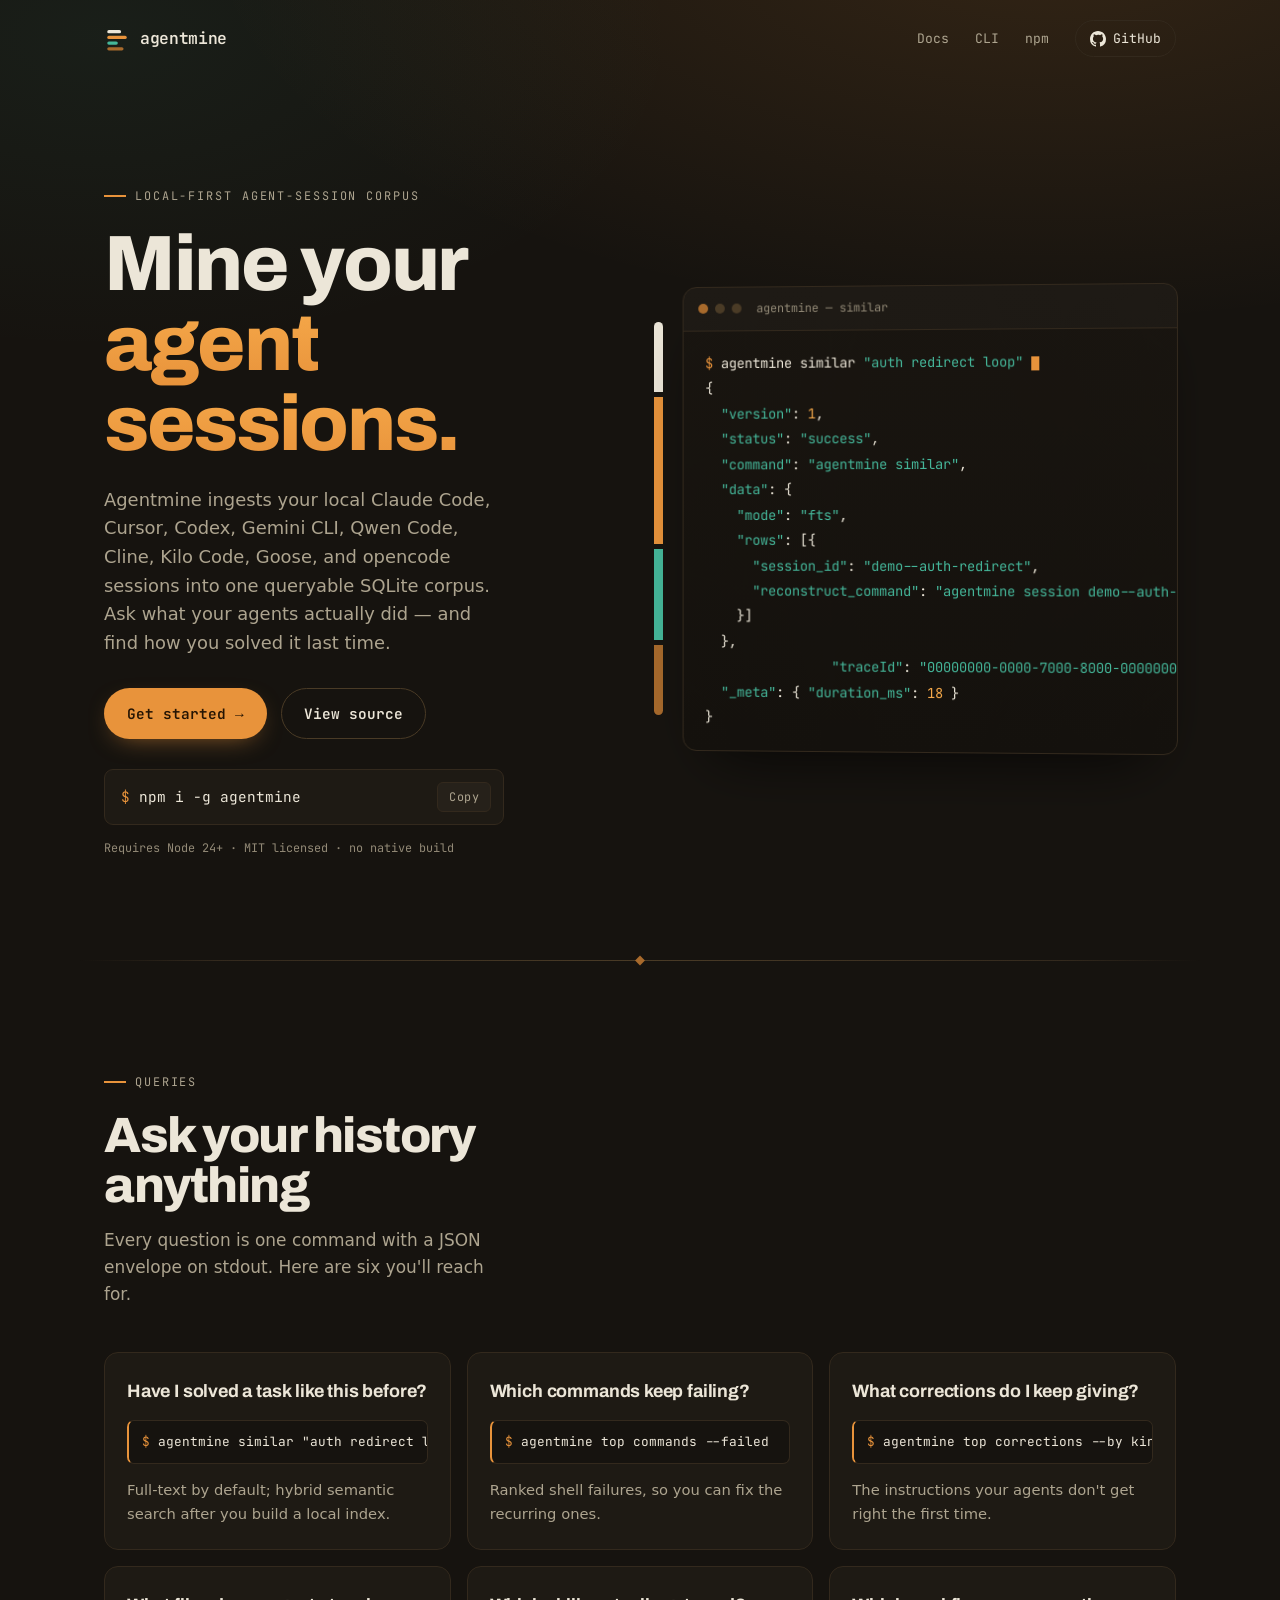
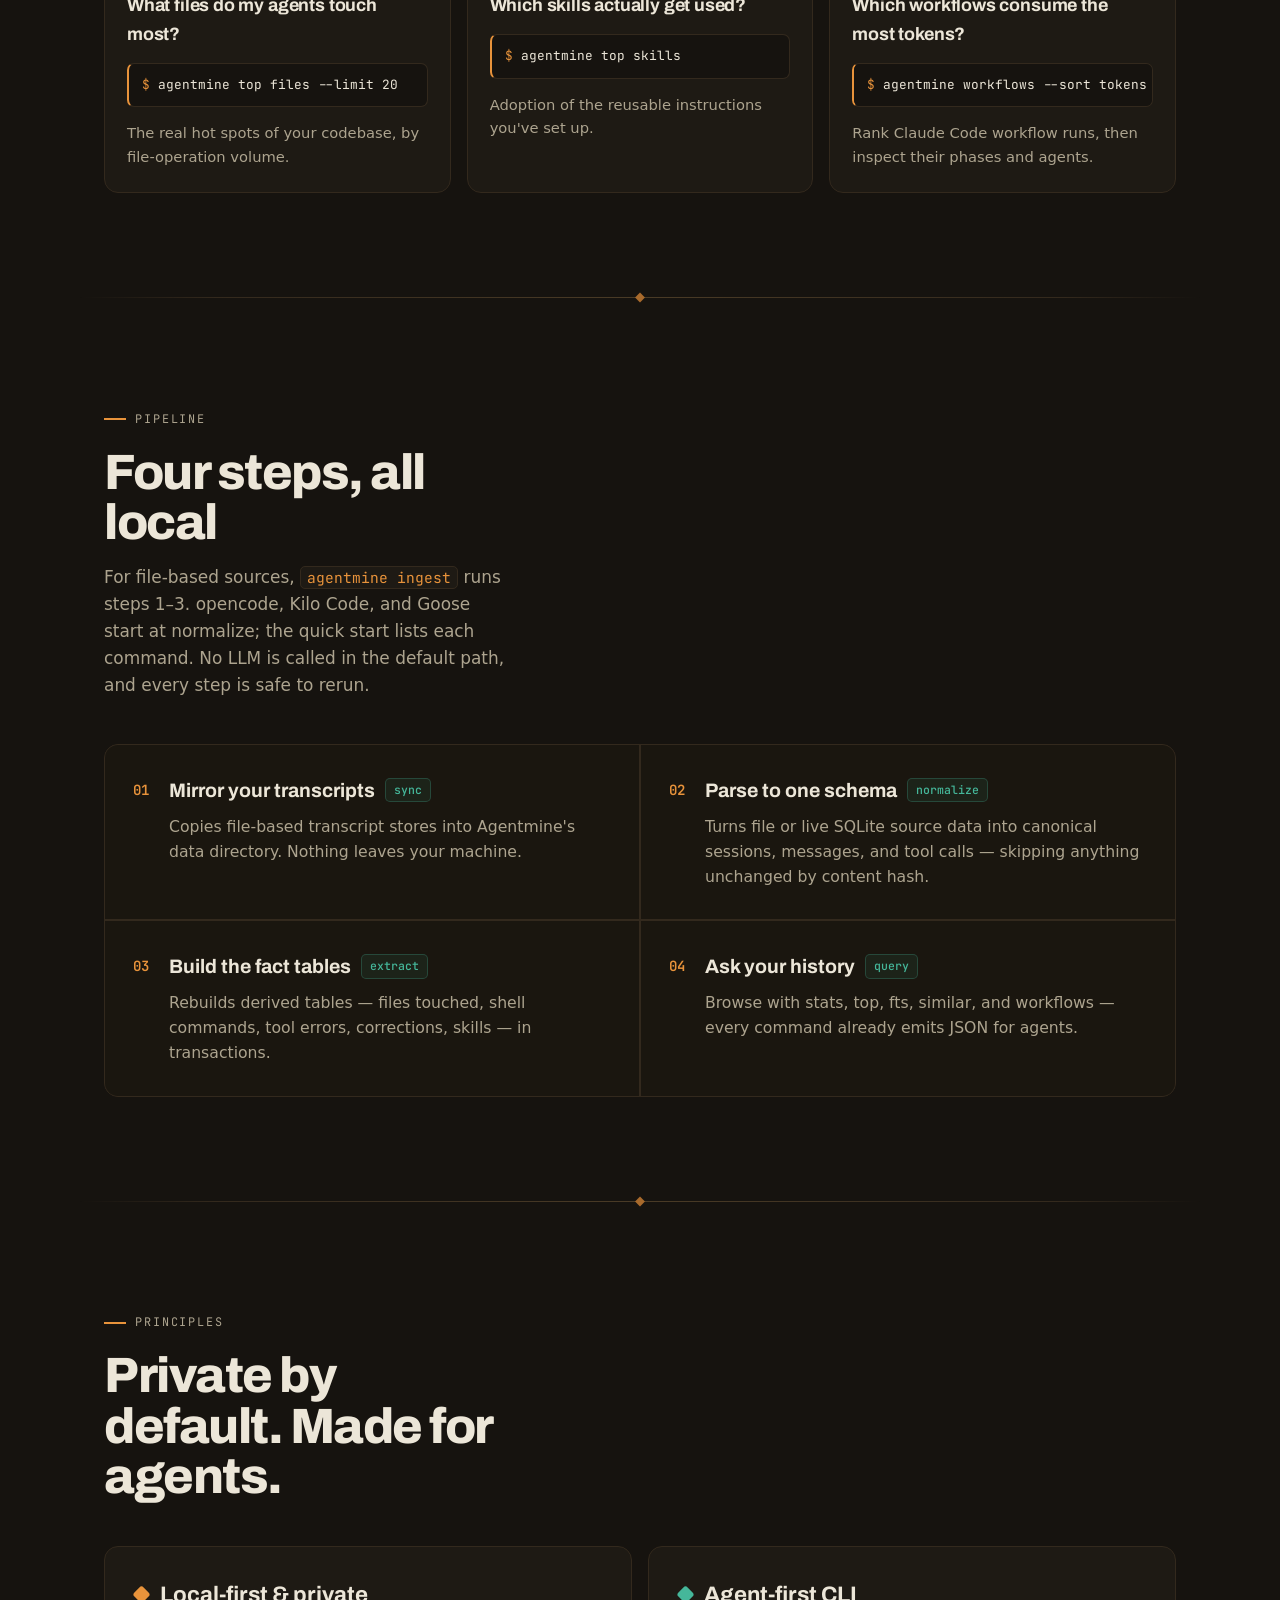
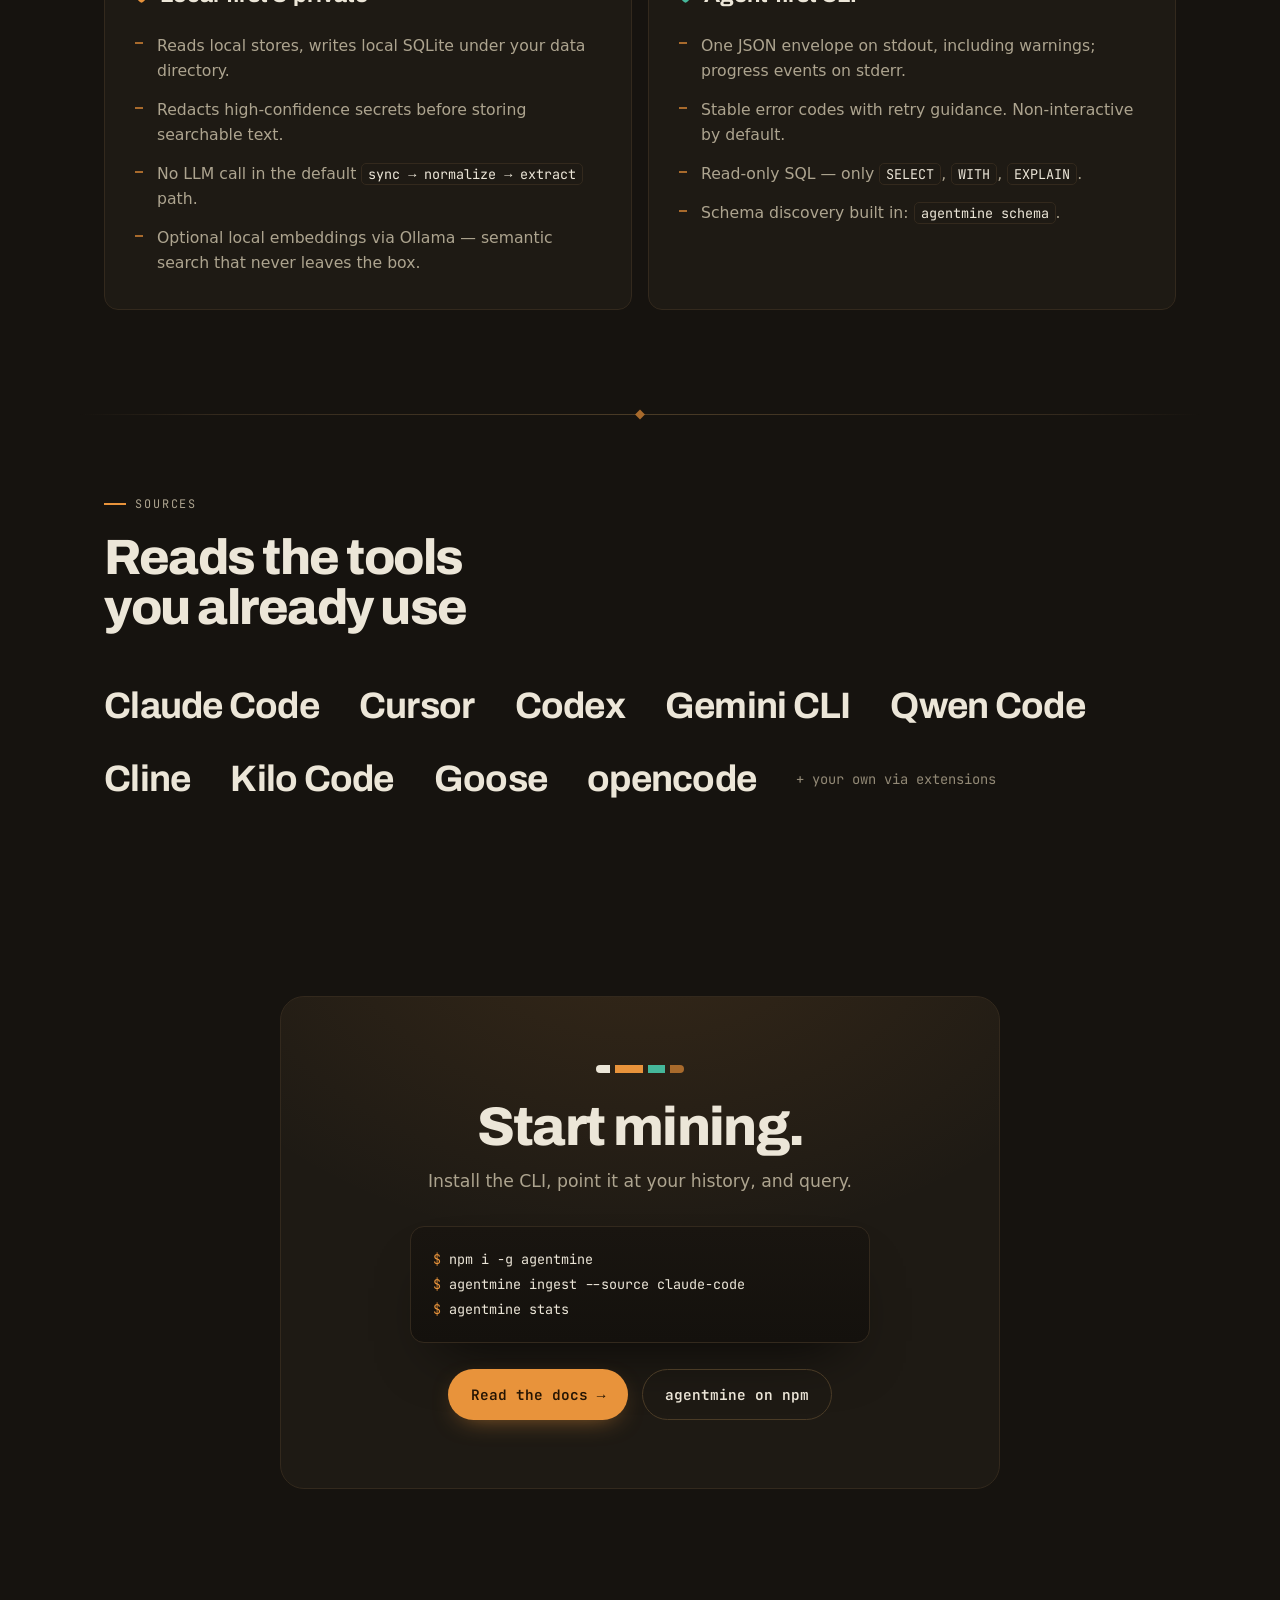
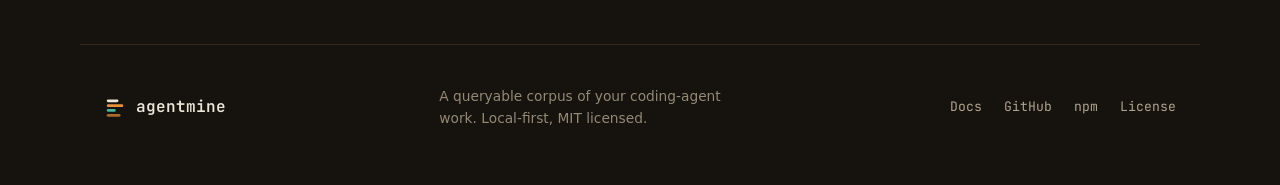
==== index.html @ 51a688f7 "chore: initialize public website snapshot Website-Snapshot: v1" ====
<!DOCTYPE html><html lang="en" data-theme="dark" class="astro-lcdefpme"><head><meta charset="utf-8"><meta name="viewport" content="width=device-width, initial-scale=1"><link rel="icon" type="image/svg+xml" href="/favicon.svg"><link rel="canonical" href="https://agentmine.io/"><title>Agentmine — mine your AI coding-agent sessions</title><meta name="description" content="Agentmine turns local coding-agent transcripts into one queryable SQLite corpus. Local-first, agent-first, no LLM in the default path."><meta property="og:type" content="website"><meta property="og:url" content="https://agentmine.io/"><meta property="og:title" content="Agentmine — mine your AI coding-agent sessions"><meta property="og:description" content="Turn local AI coding-agent transcripts into one queryable SQLite corpus. Ask what your agents actually did — and find how you solved it last time."><meta name="twitter:card" content="summary"><meta name="color-scheme" content="dark"><link rel="stylesheet" href="/_astro/logo.DCERnc3X.css"><link rel="stylesheet" href="/_astro/index.7xnmQ-kB.css"><script type="module" src="/_astro/page.B2uBVZjk.js"></script></head><body class="astro-lcdefpme"><a class="skip-link astro-lcdefpme" href="#main-content">Skip to content</a><div class="grain astro-lcdefpme" aria-hidden="true"></div><!-- Top bar --><header class="nav wrap astro-lcdefpme"><a class="brand astro-lcdefpme" href="/" aria-label="Agentmine home"><img src="/_astro/logo.BB5N1st_.svg" width="26" height="26" alt="" class="astro-lcdefpme"><span class="brand__name astro-lcdefpme">agentmine</span></a><nav class="nav__links astro-lcdefpme" aria-label="Primary"><a href="/getting-started/" class="astro-lcdefpme">Docs</a><a href="/reference/cli/" class="astro-lcdefpme">CLI</a><a href="https://www.npmjs.com/package/agentmine" class="astro-lcdefpme">npm</a><a class="ghlink astro-lcdefpme" href="https://github.com/baranovxyz/agentmine"><svg width="16" height="16" viewBox="0 0 16 16" fill="currentColor" aria-hidden="true" class="astro-lcdefpme"><path d="M8 0C3.58 0 0 3.58 0 8a8 8 0 0 0 5.47 7.59c.4.07.55-.17.55-.38 0-.19-.01-.82-.01-1.49-2.01.37-2.53-.49-2.69-.94-.09-.23-.48-.94-.82-1.13-.28-.15-.68-.52-.01-.53.63-.01 1.08.58 1.23.82.72 1.21 1.87.87 2.33.66.07-.52.28-.87.51-1.07-1.78-.2-3.64-.89-3.64-3.95 0-.87.31-1.59.82-2.15-.08-.2-.36-1.02.08-2.12 0 0 .67-.21 2.2.82a7.4 7.4 0 0 1 2-.27c.68 0 1.36.09 2 .27 1.53-1.04 2.2-.82 2.2-.82.44 1.1.16 1.92.08 2.12.51.56.82 1.27.82 2.15 0 3.07-1.87 3.75-3.65 3.95.29.25.54.73.54 1.48 0 1.07-.01 1.93-.01 2.2 0 .21.15.46.55.38A8 8 0 0 0 16 8c0-4.42-3.58-8-8-8Z" class="astro-lcdefpme"></path></svg>GitHub</a></nav></header><main id="main-content" tabindex="-1" class="astro-lcdefpme"><!-- Hero --><section class="hero wrap astro-lcdefpme" data-reveal><div class="hero__copy astro-lcdefpme"><p class="eyebrow astro-lcdefpme"><span class="tick astro-lcdefpme"></span>Local-first agent-session corpus</p><h1 class="display astro-lcdefpme">Mine your<br class="astro-lcdefpme"><span class="ore astro-lcdefpme">agent sessions.</span></h1><p class="lede astro-lcdefpme">Agentmine ingests your local Claude Code, Cursor, Codex, Gemini CLI, Qwen Code, Cline, Kilo Code, Goose, and opencode sessions into one queryable SQLite corpus. Ask what your agents actually did — and find how you solved it last time.</p><div class="cta astro-lcdefpme"><a class="btn btn--ore astro-lcdefpme" href="/getting-started/">Get started<span class="btn__arw astro-lcdefpme">→</span></a><a class="btn btn--ghost astro-lcdefpme" href="https://github.com/baranovxyz/agentmine">View source</a></div><div class="install astro-lcdefpme" data-copy="npm i -g agentmine"><code class="astro-lcdefpme"><span class="tok-prompt astro-lcdefpme">$</span> npm i -g agentmine</code><button class="install__copy astro-lcdefpme" type="button" aria-label="Copy install command">Copy</button><span class="copy-status sr-only astro-lcdefpme" role="status" aria-live="polite"></span></div><p class="req astro-lcdefpme">Requires Node 24+ · MIT licensed · no native build</p></div><!-- Hero thesis: the query and its answer --><div class="hero__demo astro-lcdefpme" data-reveal><div class="core astro-lcdefpme" aria-hidden="true"><span style="background:var(--bone)" class="astro-lcdefpme"></span><span style="background:var(--copper)" class="astro-lcdefpme"></span><span style="background:var(--malachite)" class="astro-lcdefpme"></span><span style="background:var(--copper-deep)" class="astro-lcdefpme"></span></div><div class="term term--hero astro-lcdefpme"><div class="term__bar astro-lcdefpme"><span class="dot astro-lcdefpme"></span><span class="dot astro-lcdefpme"></span><span class="dot astro-lcdefpme"></span><span class="term__title astro-lcdefpme">agentmine — similar</span></div><pre class="term__body astro-lcdefpme"><code class="astro-lcdefpme"><span class="tok-prompt astro-lcdefpme">$</span> agentmine similar <span class="tok-str astro-lcdefpme">"auth redirect loop"</span> <span class="caret astro-lcdefpme"></span>
&#123;
  <span class="tok-str astro-lcdefpme">"version"</span>: <span class="tok-key astro-lcdefpme">1</span>,
  <span class="tok-str astro-lcdefpme">"status"</span>: <span class="tok-str astro-lcdefpme">"success"</span>,
  <span class="tok-str astro-lcdefpme">"command"</span>: <span class="tok-str astro-lcdefpme">"agentmine similar"</span>,
  <span class="tok-str astro-lcdefpme">"data"</span>: &#123;
    <span class="tok-str astro-lcdefpme">"mode"</span>: <span class="tok-str astro-lcdefpme">"fts"</span>,
    <span class="tok-str astro-lcdefpme">"rows"</span>: [&#123;
      <span class="tok-str astro-lcdefpme">"session_id"</span>: <span class="tok-str astro-lcdefpme">"demo--auth-redirect"</span>,
      <span class="tok-str astro-lcdefpme">"reconstruct_command"</span>: <span class="tok-str astro-lcdefpme">"agentmine session demo--auth-redirect --md"</span>
    &#125;]
  &#125;,
                <span class="tok-str astro-lcdefpme">"traceId"</span>: <span class="tok-str astro-lcdefpme">"00000000-0000-7000-8000-000000000001"</span>,
  <span class="tok-str astro-lcdefpme">"_meta"</span>: &#123; <span class="tok-str astro-lcdefpme">"duration_ms"</span>: <span class="tok-key astro-lcdefpme">18</span> &#125;
&#125;</code></pre></div></div></section><div class="strata wrap astro-lcdefpme" aria-hidden="true"></div><!-- Queries --><section class="block wrap astro-lcdefpme" data-reveal><div class="block__head astro-lcdefpme"><p class="eyebrow astro-lcdefpme"><span class="tick astro-lcdefpme"></span>Queries</p><h2 class="display astro-lcdefpme">Ask your history anything</h2><p class="block__sub astro-lcdefpme">Every question is one command with a JSON envelope on stdout. Here are six you'll reach for.</p></div><div class="qgrid astro-lcdefpme"><article class="qcard astro-lcdefpme" data-reveal><p class="qcard__q astro-lcdefpme">Have I solved a task like this before?</p><code class="qcard__cmd astro-lcdefpme"><span class="tok-prompt astro-lcdefpme">$</span> agentmine similar &quot;auth redirect loop&quot;</code><p class="qcard__note astro-lcdefpme">Full-text by default; hybrid semantic search after you build a local index.</p></article><article class="qcard astro-lcdefpme" data-reveal><p class="qcard__q astro-lcdefpme">Which commands keep failing?</p><code class="qcard__cmd astro-lcdefpme"><span class="tok-prompt astro-lcdefpme">$</span> agentmine top commands --failed</code><p class="qcard__note astro-lcdefpme">Ranked shell failures, so you can fix the recurring ones.</p></article><article class="qcard astro-lcdefpme" data-reveal><p class="qcard__q astro-lcdefpme">What corrections do I keep giving?</p><code class="qcard__cmd astro-lcdefpme"><span class="tok-prompt astro-lcdefpme">$</span> agentmine top corrections --by kind</code><p class="qcard__note astro-lcdefpme">The instructions your agents don&#39;t get right the first time.</p></article><article class="qcard astro-lcdefpme" data-reveal><p class="qcard__q astro-lcdefpme">What files do my agents touch most?</p><code class="qcard__cmd astro-lcdefpme"><span class="tok-prompt astro-lcdefpme">$</span> agentmine top files --limit 20</code><p class="qcard__note astro-lcdefpme">The real hot spots of your codebase, by file-operation volume.</p></article><article class="qcard astro-lcdefpme" data-reveal><p class="qcard__q astro-lcdefpme">Which skills actually get used?</p><code class="qcard__cmd astro-lcdefpme"><span class="tok-prompt astro-lcdefpme">$</span> agentmine top skills</code><p class="qcard__note astro-lcdefpme">Adoption of the reusable instructions you&#39;ve set up.</p></article><article class="qcard astro-lcdefpme" data-reveal><p class="qcard__q astro-lcdefpme">Which workflows consume the most tokens?</p><code class="qcard__cmd astro-lcdefpme"><span class="tok-prompt astro-lcdefpme">$</span> agentmine workflows --sort tokens</code><p class="qcard__note astro-lcdefpme">Rank Claude Code workflow runs, then inspect their phases and agents.</p></article></div></section><div class="strata wrap astro-lcdefpme" aria-hidden="true"></div><!-- Pipeline --><section class="block wrap astro-lcdefpme" data-reveal><div class="block__head astro-lcdefpme"><p class="eyebrow astro-lcdefpme"><span class="tick astro-lcdefpme"></span>Pipeline</p><h2 class="display astro-lcdefpme">Four steps, all local</h2><p class="block__sub astro-lcdefpme">For file-based sources, <code class="inline astro-lcdefpme">agentmine ingest</code> runs steps 1–3. opencode, Kilo Code, and Goose start at normalize; the quick start lists each command. No LLM is called in the default path, and every step is safe to rerun.</p></div><ol class="steps astro-lcdefpme"><li class="step astro-lcdefpme" data-reveal><span class="step__n astro-lcdefpme">01</span><div class="step__body astro-lcdefpme"><h3 class="step__t astro-lcdefpme">Mirror your transcripts <code class="step__k astro-lcdefpme">sync</code></h3><p class="step__d astro-lcdefpme">Copies file-based transcript stores into Agentmine&#39;s data directory. Nothing leaves your machine.</p></div></li><li class="step astro-lcdefpme" data-reveal><span class="step__n astro-lcdefpme">02</span><div class="step__body astro-lcdefpme"><h3 class="step__t astro-lcdefpme">Parse to one schema <code class="step__k astro-lcdefpme">normalize</code></h3><p class="step__d astro-lcdefpme">Turns file or live SQLite source data into canonical sessions, messages, and tool calls — skipping anything unchanged by content hash.</p></div></li><li class="step astro-lcdefpme" data-reveal><span class="step__n astro-lcdefpme">03</span><div class="step__body astro-lcdefpme"><h3 class="step__t astro-lcdefpme">Build the fact tables <code class="step__k astro-lcdefpme">extract</code></h3><p class="step__d astro-lcdefpme">Rebuilds derived tables — files touched, shell commands, tool errors, corrections, skills — in transactions.</p></div></li><li class="step astro-lcdefpme" data-reveal><span class="step__n astro-lcdefpme">04</span><div class="step__body astro-lcdefpme"><h3 class="step__t astro-lcdefpme">Ask your history <code class="step__k astro-lcdefpme">query</code></h3><p class="step__d astro-lcdefpme">Browse with stats, top, fts, similar, and workflows — every command already emits JSON for agents.</p></div></li></ol></section><div class="strata wrap astro-lcdefpme" aria-hidden="true"></div><!-- Principles --><section class="block wrap astro-lcdefpme" data-reveal><div class="block__head astro-lcdefpme"><p class="eyebrow astro-lcdefpme"><span class="tick astro-lcdefpme"></span>Principles</p><h2 class="display astro-lcdefpme">Private by default. Made for agents.</h2></div><div class="pillars astro-lcdefpme"><article class="pillar astro-lcdefpme" data-reveal><h3 class="pillar__t astro-lcdefpme"><span class="pillar__ic pillar__ic--copper astro-lcdefpme"></span>Local-first &amp; private</h3><ul class="plist astro-lcdefpme"><li class="astro-lcdefpme">Reads local stores, writes local SQLite under your data directory.</li><li class="astro-lcdefpme">Redacts high-confidence secrets before storing searchable text.</li><li class="astro-lcdefpme">No LLM call in the default <code class="inline astro-lcdefpme">sync → normalize → extract</code> path.</li><li class="astro-lcdefpme">Optional local embeddings via Ollama — semantic search that never leaves the box.</li></ul></article><article class="pillar astro-lcdefpme" data-reveal><h3 class="pillar__t astro-lcdefpme"><span class="pillar__ic pillar__ic--malachite astro-lcdefpme"></span>Agent-first CLI</h3><ul class="plist astro-lcdefpme"><li class="astro-lcdefpme">One JSON envelope on stdout, including warnings; progress events on stderr.</li><li class="astro-lcdefpme">Stable error codes with retry guidance. Non-interactive by default.</li><li class="astro-lcdefpme">Read-only SQL — only <code class="inline astro-lcdefpme">SELECT</code>, <code class="inline astro-lcdefpme">WITH</code>, <code class="inline astro-lcdefpme">EXPLAIN</code>.</li><li class="astro-lcdefpme">Schema discovery built in: <code class="inline astro-lcdefpme">agentmine schema</code>.</li></ul></article></div></section><div class="strata wrap astro-lcdefpme" aria-hidden="true"></div><!-- Sources --><section class="block wrap block--tight astro-lcdefpme" data-reveal><div class="block__head astro-lcdefpme"><p class="eyebrow astro-lcdefpme"><span class="tick astro-lcdefpme"></span>Sources</p><h2 class="display astro-lcdefpme">Reads the tools you already use</h2></div><ul class="sources astro-lcdefpme"><li class="astro-lcdefpme">Claude&nbsp;Code</li><li class="astro-lcdefpme">Cursor</li><li class="astro-lcdefpme">Codex</li><li class="astro-lcdefpme">Gemini&nbsp;CLI</li><li class="astro-lcdefpme">Qwen&nbsp;Code</li><li class="astro-lcdefpme">Cline</li><li class="astro-lcdefpme">Kilo&nbsp;Code</li><li class="astro-lcdefpme">Goose</li><li class="astro-lcdefpme">opencode</li><li class="sources__more astro-lcdefpme">+ your own via extensions</li></ul></section><!-- Final CTA --><section class="finale wrap astro-lcdefpme" data-reveal><div class="finale__card astro-lcdefpme"><div class="core core--wide astro-lcdefpme" aria-hidden="true"><span style="background:var(--bone)" class="astro-lcdefpme"></span><span style="background:var(--copper)" class="astro-lcdefpme"></span><span style="background:var(--malachite)" class="astro-lcdefpme"></span><span style="background:var(--copper-deep)" class="astro-lcdefpme"></span></div><h2 class="display astro-lcdefpme">Start mining.</h2><p class="finale__sub astro-lcdefpme">Install the CLI, point it at your history, and query.</p><div class="term term--finale astro-lcdefpme"><pre class="term__body astro-lcdefpme"><code class="astro-lcdefpme"><span class="tok-prompt astro-lcdefpme">$</span> npm i -g agentmine
<span class="tok-prompt astro-lcdefpme">$</span> agentmine ingest --source claude-code
<span class="tok-prompt astro-lcdefpme">$</span> agentmine stats</code></pre></div><div class="cta cta--center astro-lcdefpme"><a class="btn btn--ore astro-lcdefpme" href="/getting-started/">Read the docs<span class="btn__arw astro-lcdefpme">→</span></a><a class="btn btn--ghost astro-lcdefpme" href="https://www.npmjs.com/package/agentmine">agentmine on npm</a></div></div></section></main><footer class="footer wrap astro-lcdefpme"><div class="footer__brand astro-lcdefpme"><img src="/_astro/logo.BB5N1st_.svg" width="22" height="22" alt="" class="astro-lcdefpme"><span class="astro-lcdefpme">agentmine</span></div><p class="footer__tag astro-lcdefpme">A queryable corpus of your coding-agent work. Local-first, MIT licensed.</p><nav class="footer__links astro-lcdefpme" aria-label="Footer"><a href="/getting-started/" class="astro-lcdefpme">Docs</a><a href="https://github.com/baranovxyz/agentmine" class="astro-lcdefpme">GitHub</a><a href="https://www.npmjs.com/package/agentmine" class="astro-lcdefpme">npm</a><a href="https://github.com/baranovxyz/agentmine/blob/main/LICENSE" class="astro-lcdefpme">License</a></nav></footer><script>
      // Copy-to-clipboard for install blocks.
      document.documentElement.classList.add("copy-ready");
      document.querySelectorAll("[data-copy]").forEach((el) => {
        const btn = el.querySelector(".install__copy");
        const status = el.querySelector(".copy-status");
        if (!btn) return;
        btn.addEventListener("click", async () => {
          try {
            await navigator.clipboard.writeText(el.getAttribute("data-copy") || "");
            const prev = btn.textContent;
            btn.textContent = "Copied";
            btn.setAttribute("aria-label", "Install command copied");
            if (status) status.textContent = "Install command copied.";
            btn.classList.add("is-copied");
            setTimeout(() => {
              btn.textContent = prev;
              btn.setAttribute("aria-label", "Copy install command");
              if (status) status.textContent = "";
              btn.classList.remove("is-copied");
            }, 1400);
          } catch (_) {
            if (status) status.textContent = "Clipboard unavailable. Copy the command manually.";
          }
        });
      });

      // Scroll reveal, disabled under reduced-motion.
      const reduce = window.matchMedia("(prefers-reduced-motion: reduce)").matches;
      const items = document.querySelectorAll("[data-reveal]");
      document.documentElement.classList.add("reveal-ready");
      if (reduce || !("IntersectionObserver" in window)) {
        items.forEach((el) => el.classList.add("is-in"));
      } else {
        const io = new IntersectionObserver(
          (entries) => {
            entries.forEach((e) => {
              if (e.isIntersecting) {
                e.target.classList.add("is-in");
                io.unobserve(e.target);
              }
            });
          },
          { rootMargin: "0px 0px -8% 0px", threshold: 0.08 }
        );
        items.forEach((el) => io.observe(el));
      }
    </script></body></html>
---- _astro/logo.DCERnc3X.css ----
@font-face{font-family:Archivo Variable;font-style:normal;font-display:swap;font-weight:100 900;src:url(/_astro/archivo-vietnamese-wght-normal.XAtsl5Q_.woff2)format("woff2-variations");unicode-range:U+102-103,U+110-111,U+128-129,U+168-169,U+1A0-1A1,U+1AF-1B0,U+300-301,U+303-304,U+308-309,U+323,U+329,U+1EA0-1EF9,U+20AB}@font-face{font-family:Archivo Variable;font-style:normal;font-display:swap;font-weight:100 900;src:url(/_astro/archivo-latin-ext-wght-normal.C4zznr8T.woff2)format("woff2-variations");unicode-range:U+100-2BA,U+2BD-2C5,U+2C7-2CC,U+2CE-2D7,U+2DD-2FF,U+304,U+308,U+329,U+1D00-1DBF,U+1E00-1E9F,U+1EF2-1EFF,U+2020,U+20A0-20AB,U+20AD-20C0,U+2113,U+2C60-2C7F,U+A720-A7FF}@font-face{font-family:Archivo Variable;font-style:normal;font-display:swap;font-weight:100 900;src:url(/_astro/archivo-latin-wght-normal.E0tuGl4L.woff2)format("woff2-variations");unicode-range:U+??,U+131,U+152-153,U+2BB-2BC,U+2C6,U+2DA,U+2DC,U+304,U+308,U+329,U+2000-206F,U+20AC,U+2122,U+2191,U+2193,U+2212,U+2215,U+FEFF,U+FFFD}@font-face{font-family:JetBrains Mono Variable;font-style:normal;font-display:swap;font-weight:100 800;src:url([data-uri])format("woff2-variations");unicode-range:U+460-52F,U+1C80-1C8A,U+20B4,U+2DE0-2DFF,U+A640-A69F,U+FE2E-FE2F}@font-face{font-family:JetBrains Mono Variable;font-style:normal;font-display:swap;font-weight:100 800;src:url(/_astro/jetbrains-mono-cyrillic-wght-normal.D73BlboJ.woff2)format("woff2-variations");unicode-range:U+301,U+400-45F,U+490-491,U+4B0-4B1,U+2116}@font-face{font-family:JetBrains Mono Variable;font-style:normal;font-display:swap;font-weight:100 800;src:url(/_astro/jetbrains-mono-greek-wght-normal.Bw9x6K1M.woff2)format("woff2-variations");unicode-range:U+370-377,U+37A-37F,U+384-38A,U+38C,U+38E-3A1,U+3A3-3FF}@font-face{font-family:JetBrains Mono Variable;font-style:normal;font-display:swap;font-weight:100 800;src:url(/_astro/jetbrains-mono-vietnamese-wght-normal.Bt-aOZkq.woff2)format("woff2-variations");unicode-range:U+102-103,U+110-111,U+128-129,U+168-169,U+1A0-1A1,U+1AF-1B0,U+300-301,U+303-304,U+308-309,U+323,U+329,U+1EA0-1EF9,U+20AB}@font-face{font-family:JetBrains Mono Variable;font-style:normal;font-display:swap;font-weight:100 800;src:url(/_astro/jetbrains-mono-latin-ext-wght-normal.DBQx-q_a.woff2)format("woff2-variations");unicode-range:U+100-2BA,U+2BD-2C5,U+2C7-2CC,U+2CE-2D7,U+2DD-2FF,U+304,U+308,U+329,U+1D00-1DBF,U+1E00-1E9F,U+1EF2-1EFF,U+2020,U+20A0-20AB,U+20AD-20C0,U+2113,U+2C60-2C7F,U+A720-A7FF}@font-face{font-family:JetBrains Mono Variable;font-style:normal;font-display:swap;font-weight:100 800;src:url(/_astro/jetbrains-mono-latin-wght-normal.B9CIFXIH.woff2)format("woff2-variations");unicode-range:U+??,U+131,U+152-153,U+2BB-2BC,U+2C6,U+2DA,U+2DC,U+304,U+308,U+329,U+2000-206F,U+20AC,U+2122,U+2191,U+2193,U+2212,U+2215,U+FEFF,U+FFFD}
---- _astro/index.7xnmQ-kB.css ----
:root{--coal:#16130f;--coal-1:#1a160f;--coal-2:#1e1a14;--coal-3:#26211a;--seam:#33291d;--seam-strong:#4a3b26;--bone:#ece6d8;--bone-dim:#ada48f;--bone-faint:#928976;--copper:#e8933b;--copper-bright:#f6a94a;--copper-deep:#a86a2c;--malachite:#45b79a;--malachite-bright:#5fd3b4;--rust:#cf5a34;--font-display:"Archivo Variable", "Archivo", system-ui, sans-serif;--font-mono:"JetBrains Mono Variable", "JetBrains Mono", ui-monospace, "SFMono-Regular", "Menlo", monospace;--font-body:system-ui, -apple-system, "Segoe UI", Roboto, Helvetica, Arial, sans-serif;--radius:14px;--radius-sm:9px;--maxw:1120px}:where(.astro-lcdefpme){box-sizing:border-box}html{scroll-behavior:smooth}body{background:var(--coal);color:var(--bone);font-family:var(--font-body);-webkit-font-smoothing:antialiased;margin:0;line-height:1.6;overflow-x:hidden}a:where(.astro-lcdefpme){color:inherit;text-decoration:none}.sr-only:where(.astro-lcdefpme){clip:rect(0, 0, 0, 0);white-space:nowrap;border:0;width:1px;height:1px;margin:-1px;padding:0;position:absolute;overflow:hidden}.skip-link:where(.astro-lcdefpme){z-index:100;background:var(--bone);color:var(--coal);font-family:var(--font-mono);border-radius:7px;padding:9px 14px;font-weight:600;position:fixed;top:8px;left:8px;transform:translateY(calc(-100% - 12px))}.skip-link:where(.astro-lcdefpme):focus{transform:none}.grain:where(.astro-lcdefpme){z-index:-1;pointer-events:none;background:radial-gradient(120% 80% at 82% -8%, #e8933b24, transparent 55%), radial-gradient(90% 70% at 8% 4%, #45b79a12, transparent 50%), var(--coal);position:fixed;inset:0}.wrap:where(.astro-lcdefpme){width:100%;max-width:var(--maxw);margin-inline:auto;padding-inline:24px}.nav:where(.astro-lcdefpme){justify-content:space-between;align-items:center;padding-block:20px;display:flex}.brand:where(.astro-lcdefpme){align-items:center;gap:10px;display:flex}.brand__name:where(.astro-lcdefpme){font-family:var(--font-mono);letter-spacing:-.02em;font-size:1.02rem;font-weight:600}.nav__links:where(.astro-lcdefpme){align-items:center;gap:26px;display:flex}.nav__links:where(.astro-lcdefpme) a:where(.astro-lcdefpme){font-family:var(--font-mono);color:var(--bone-dim);font-size:.82rem;transition:color .18s}.nav__links:where(.astro-lcdefpme) a:where(.astro-lcdefpme):hover{color:var(--bone)}.ghlink:where(.astro-lcdefpme){border:1px solid var(--seam);border-radius:999px;align-items:center;gap:7px;padding:7px 14px;display:inline-flex;color:var(--bone)!important}.ghlink:where(.astro-lcdefpme):hover{border-color:var(--copper)}.display:where(.astro-lcdefpme){font-family:var(--font-display);letter-spacing:-.03em;margin:0;font-weight:800;line-height:1.02}.eyebrow:where(.astro-lcdefpme){font-family:var(--font-mono);text-transform:uppercase;letter-spacing:.16em;color:var(--bone-dim);align-items:center;gap:9px;margin:0 0 18px;font-size:.74rem;display:inline-flex}.tick:where(.astro-lcdefpme){background:var(--copper);width:22px;height:2px;display:inline-block}.ore:where(.astro-lcdefpme){color:var(--copper);background:linear-gradient(180deg, var(--copper-bright), var(--copper));-webkit-text-fill-color:transparent;background-clip:text}.hero:where(.astro-lcdefpme){grid-template-columns:minmax(0,1.05fr) minmax(0,1fr);align-items:center;gap:56px;padding-block:clamp(48px,8vw,104px);display:grid}.hero__copy:where(.astro-lcdefpme) h1:where(.astro-lcdefpme){margin:0 0 22px;font-size:clamp(2.9rem,6.4vw,4.9rem)}.lede:where(.astro-lcdefpme){color:var(--bone-dim);max-width:34ch;margin:0 0 30px;font-size:1.12rem}.cta:where(.astro-lcdefpme){flex-wrap:wrap;gap:14px;display:flex}.cta--center:where(.astro-lcdefpme){justify-content:center;margin-top:26px}.btn:where(.astro-lcdefpme){font-family:var(--font-mono);border:1px solid #0000;border-radius:999px;align-items:center;gap:9px;padding:13px 22px;font-size:.9rem;font-weight:600;transition:transform .16s,box-shadow .2s,border-color .2s,background .2s;display:inline-flex}.btn__arw:where(.astro-lcdefpme){transition:transform .18s}.btn:where(.astro-lcdefpme):hover .btn__arw:where(.astro-lcdefpme){transform:translate(3px)}.btn--ore:where(.astro-lcdefpme){background:var(--copper);color:#241403;box-shadow:0 8px 26px -12px #e8933bb3}.btn--ore:where(.astro-lcdefpme):hover{background:var(--copper-bright);transform:translateY(-1px);box-shadow:0 12px 30px -10px #e8933bcc}.btn--ghost:where(.astro-lcdefpme){border-color:var(--seam-strong);color:var(--bone)}.btn--ghost:where(.astro-lcdefpme):hover{border-color:var(--copper)}.install:where(.astro-lcdefpme){background:var(--coal-2);border:1px solid var(--seam);border-radius:var(--radius-sm);justify-content:space-between;align-items:center;gap:12px;max-width:400px;margin-top:30px;padding:12px 12px 12px 16px;display:flex}.install:where(.astro-lcdefpme) code:where(.astro-lcdefpme){font-family:var(--font-mono);color:var(--bone);white-space:nowrap;font-size:.9rem}.install__copy:where(.astro-lcdefpme){font-family:var(--font-mono);letter-spacing:.04em;color:var(--bone-dim);background:var(--coal-3);border:1px solid var(--seam);cursor:pointer;border-radius:6px;padding:6px 11px;font-size:.74rem;transition:color .15s,border-color .15s;display:none}.copy-ready:where(.astro-lcdefpme) .install__copy:where(.astro-lcdefpme){display:inline-block}.install__copy:where(.astro-lcdefpme):hover{color:var(--bone);border-color:var(--copper)}.install__copy:where(.astro-lcdefpme).is-copied{color:var(--malachite);border-color:var(--malachite)}.req:where(.astro-lcdefpme){font-family:var(--font-mono);color:var(--bone-faint);margin:14px 0 0;font-size:.74rem}.tok-prompt:where(.astro-lcdefpme){color:var(--copper)}.hero__demo:where(.astro-lcdefpme){position:relative}.core:where(.astro-lcdefpme){border-radius:999px;flex-direction:column;gap:5px;width:9px;display:flex;position:absolute;top:8%;bottom:8%;left:-26px;overflow:hidden}.core:where(.astro-lcdefpme) span:where(.astro-lcdefpme){flex:1}.core:where(.astro-lcdefpme) span:where(.astro-lcdefpme):nth-child(2){flex:2.1}.core:where(.astro-lcdefpme) span:where(.astro-lcdefpme):nth-child(3){flex:1.3}.core--wide:where(.astro-lcdefpme){flex-direction:row;width:88px;height:8px;margin:0 auto 26px;position:static}.core--wide:where(.astro-lcdefpme) span:where(.astro-lcdefpme):nth-child(2){flex:2.1}.term:where(.astro-lcdefpme){border:1px solid var(--seam);border-radius:var(--radius);background:linear-gradient(#191510,#14110d);overflow:hidden;box-shadow:0 30px 60px -30px #000c}.term--hero:where(.astro-lcdefpme){transform:perspective(1400px)rotateY(-3deg)}.term__bar:where(.astro-lcdefpme){border-bottom:1px solid var(--seam);background:#ffffff05;align-items:center;gap:7px;padding:12px 15px;display:flex}.dot:where(.astro-lcdefpme){background:var(--seam-strong);border-radius:999px;width:10px;height:10px}.dot:where(.astro-lcdefpme):first-child{background:var(--copper-deep)}.term__title:where(.astro-lcdefpme){font-family:var(--font-mono);color:var(--bone-faint);margin-left:8px;font-size:.74rem}.term__body:where(.astro-lcdefpme){font-family:var(--font-mono);color:var(--bone);margin:0;padding:20px 22px;font-size:.86rem;line-height:1.85;overflow-x:auto}.term__body:where(.astro-lcdefpme) code:where(.astro-lcdefpme){font-family:inherit}.tok-str:where(.astro-lcdefpme){color:var(--malachite)}.tok-key:where(.astro-lcdefpme){color:var(--copper-bright)}.tok-dim:where(.astro-lcdefpme){color:var(--bone-faint)}.tok-arrow:where(.astro-lcdefpme){color:var(--copper)}.caret:where(.astro-lcdefpme){background:var(--copper);vertical-align:text-bottom;width:8px;height:1.05em;animation:1.15s step-end infinite blink;display:inline-block}@keyframes blink{50%{opacity:0}}.strata:where(.astro-lcdefpme){background:linear-gradient(90deg, transparent, var(--seam) 12%, var(--seam-strong) 50%, var(--seam) 88%, transparent);height:1px;position:relative}.strata:where(.astro-lcdefpme):after{content:"";background:var(--copper-deep);width:7px;height:7px;position:absolute;top:-3px;left:50%;transform:translate(-50%)rotate(45deg)}.block:where(.astro-lcdefpme){padding-block:clamp(56px,9vw,104px)}.block--tight:where(.astro-lcdefpme){padding-block:clamp(44px,6vw,72px)}.block__head:where(.astro-lcdefpme){max-width:40ch;margin-bottom:44px}.block__head:where(.astro-lcdefpme) h2:where(.astro-lcdefpme){font-size:clamp(2rem,4.4vw,3.1rem)}.block__sub:where(.astro-lcdefpme){color:var(--bone-dim);margin:16px 0 0;font-size:1.06rem}.inline:where(.astro-lcdefpme){font-family:var(--font-mono);color:var(--copper);background:var(--coal-2);border:1px solid var(--seam);border-radius:5px;padding:1px 6px;font-size:.86em}.qgrid:where(.astro-lcdefpme){grid-template-columns:repeat(3,minmax(0,1fr));gap:16px;display:grid}.qcard:where(.astro-lcdefpme){background:var(--coal-2);border:1px solid var(--seam);border-radius:var(--radius);flex-direction:column;gap:14px;padding:24px 22px;transition:border-color .2s,transform .2s,background .2s;display:flex}.qcard:where(.astro-lcdefpme):hover{border-color:var(--copper-deep);background:var(--coal-3);transform:translateY(-3px)}.qcard__q:where(.astro-lcdefpme){font-family:var(--font-display);letter-spacing:-.01em;color:var(--bone);margin:0;font-size:1.12rem;font-weight:700}.qcard__cmd:where(.astro-lcdefpme){font-family:var(--font-mono);color:var(--bone);background:var(--coal);border:1px solid var(--seam);border-left:2px solid var(--copper);white-space:nowrap;border-radius:7px;padding:11px 13px;font-size:.8rem;display:block;overflow-x:auto}.qcard__note:where(.astro-lcdefpme){color:var(--bone-dim);margin:0;font-size:.92rem}.steps:where(.astro-lcdefpme){background:var(--seam);border:1px solid var(--seam);border-radius:var(--radius);grid-template-columns:repeat(2,minmax(0,1fr));gap:2px;margin:0;padding:0;list-style:none;display:grid;overflow:hidden}.step:where(.astro-lcdefpme){background:var(--coal-1);gap:20px;padding:30px 28px;transition:background .2s;display:flex}.step:where(.astro-lcdefpme):hover{background:var(--coal-2)}.step__n:where(.astro-lcdefpme){font-family:var(--font-mono);color:var(--copper);padding-top:4px;font-size:.88rem;font-weight:600}.step__t:where(.astro-lcdefpme){font-family:var(--font-display);flex-wrap:wrap;align-items:center;gap:10px;margin:0 0 8px;font-size:1.22rem;font-weight:700;display:flex}.step__k:where(.astro-lcdefpme){font-family:var(--font-mono);color:var(--malachite);background:#45b79a14;border:1px solid #45b79a40;border-radius:5px;padding:2px 8px;font-size:.72rem;font-weight:500}.step__d:where(.astro-lcdefpme){color:var(--bone-dim);margin:0;font-size:.98rem}.pillars:where(.astro-lcdefpme){grid-template-columns:repeat(2,minmax(0,1fr));gap:16px;display:grid}.pillar:where(.astro-lcdefpme){background:var(--coal-2);border:1px solid var(--seam);border-radius:var(--radius);padding:30px 30px 34px}.pillar__t:where(.astro-lcdefpme){font-family:var(--font-display);align-items:center;gap:12px;margin:0 0 20px;font-size:1.4rem;font-weight:700;display:flex}.pillar__ic:where(.astro-lcdefpme){border-radius:3px;flex:none;width:13px;height:13px;transform:rotate(45deg)}.pillar__ic--copper:where(.astro-lcdefpme){background:var(--copper)}.pillar__ic--malachite:where(.astro-lcdefpme){background:var(--malachite)}.plist:where(.astro-lcdefpme){gap:14px;margin:0;padding:0;list-style:none;display:grid}.plist:where(.astro-lcdefpme) li:where(.astro-lcdefpme){color:var(--bone-dim);padding-left:22px;font-size:.98rem;position:relative}.plist:where(.astro-lcdefpme) li:where(.astro-lcdefpme):before{content:"";background:var(--copper-deep);width:8px;height:2px;position:absolute;top:.62em;left:0}.plist:where(.astro-lcdefpme) code:where(.astro-lcdefpme){color:var(--bone)}.sources:where(.astro-lcdefpme){font-family:var(--font-display);letter-spacing:-.02em;color:var(--bone);flex-wrap:wrap;align-items:center;gap:14px 40px;margin:0;padding:0;font-size:clamp(1.4rem,3.6vw,2.3rem);font-weight:700;list-style:none;display:flex}.sources__more:where(.astro-lcdefpme){font-family:var(--font-mono);letter-spacing:0;color:var(--bone-faint);font-size:.86rem;font-weight:400}.finale:where(.astro-lcdefpme){padding-block:clamp(56px,9vw,120px)}.finale__card:where(.astro-lcdefpme){text-align:center;background:radial-gradient(120% 120% at 50% -20%, #e8933b1f, transparent 60%), var(--coal-2);border:1px solid var(--seam);border-radius:24px;max-width:720px;margin-inline:auto;padding:clamp(40px,6vw,68px) 28px}.finale__card:where(.astro-lcdefpme) h2:where(.astro-lcdefpme){font-size:clamp(2.2rem,5vw,3.4rem)}.finale__sub:where(.astro-lcdefpme){color:var(--bone-dim);margin:14px 0 30px;font-size:1.08rem}.term--finale:where(.astro-lcdefpme){text-align:left;max-width:460px;margin-inline:auto}.term--finale:where(.astro-lcdefpme) .term__body:where(.astro-lcdefpme){font-size:.84rem}.footer:where(.astro-lcdefpme){border-top:1px solid var(--seam);flex-wrap:wrap;justify-content:space-between;align-items:center;gap:18px;margin-top:40px;padding-block:40px 56px;display:flex}.footer__brand:where(.astro-lcdefpme){font-family:var(--font-mono);align-items:center;gap:10px;font-weight:600;display:flex}.footer__tag:where(.astro-lcdefpme){color:var(--bone-faint);max-width:34ch;margin:0;font-size:.86rem}.footer__links:where(.astro-lcdefpme){gap:22px;display:flex}.footer__links:where(.astro-lcdefpme) a:where(.astro-lcdefpme){font-family:var(--font-mono);color:var(--bone-dim);font-size:.82rem;transition:color .16s}.footer__links:where(.astro-lcdefpme) a:where(.astro-lcdefpme):hover{color:var(--copper)}.reveal-ready:where(.astro-lcdefpme) :where(.astro-lcdefpme)[data-reveal]{opacity:0;transition:opacity .6s,transform .6s cubic-bezier(.22,1,.36,1);transform:translateY(18px)}.reveal-ready:where(.astro-lcdefpme) :where(.astro-lcdefpme)[data-reveal].is-in{opacity:1;transform:none}@media (width<=900px){.hero:where(.astro-lcdefpme){grid-template-columns:minmax(0,1fr);gap:40px}.term--hero:where(.astro-lcdefpme){transform:none}.core:where(.astro-lcdefpme){display:none}.qgrid:where(.astro-lcdefpme){grid-template-columns:repeat(2,minmax(0,1fr))}.steps:where(.astro-lcdefpme),.pillars:where(.astro-lcdefpme){grid-template-columns:minmax(0,1fr)}}@media (width<=620px){.nav__links:where(.astro-lcdefpme) a:where(.astro-lcdefpme):not(.ghlink){display:none}.qgrid:where(.astro-lcdefpme){grid-template-columns:minmax(0,1fr)}.lede:where(.astro-lcdefpme){max-width:none}.footer:where(.astro-lcdefpme){flex-direction:column;align-items:flex-start}}@media (prefers-reduced-motion:reduce){html{scroll-behavior:auto}.caret:where(.astro-lcdefpme){animation:none}:where(.astro-lcdefpme)[data-reveal]{opacity:1;transition:none;transform:none}.btn:where(.astro-lcdefpme):hover .btn__arw:where(.astro-lcdefpme){transform:none}}
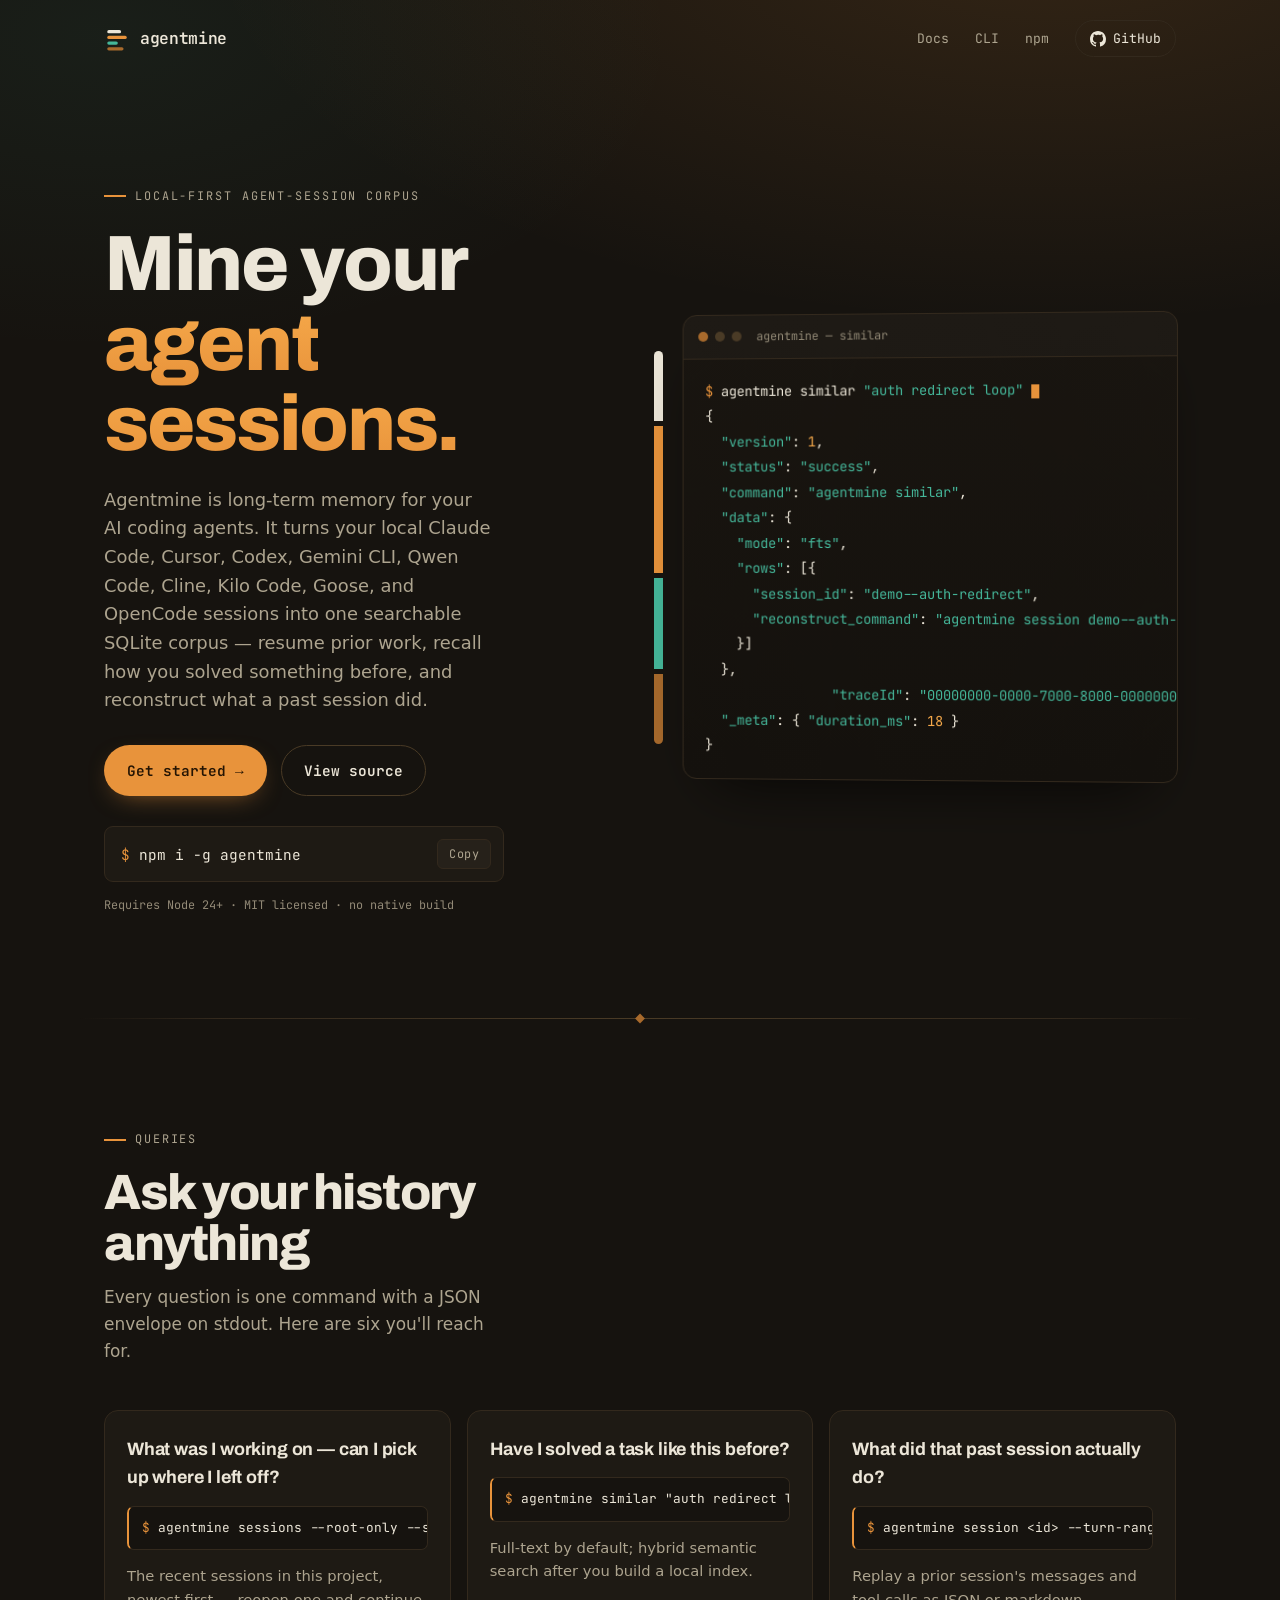
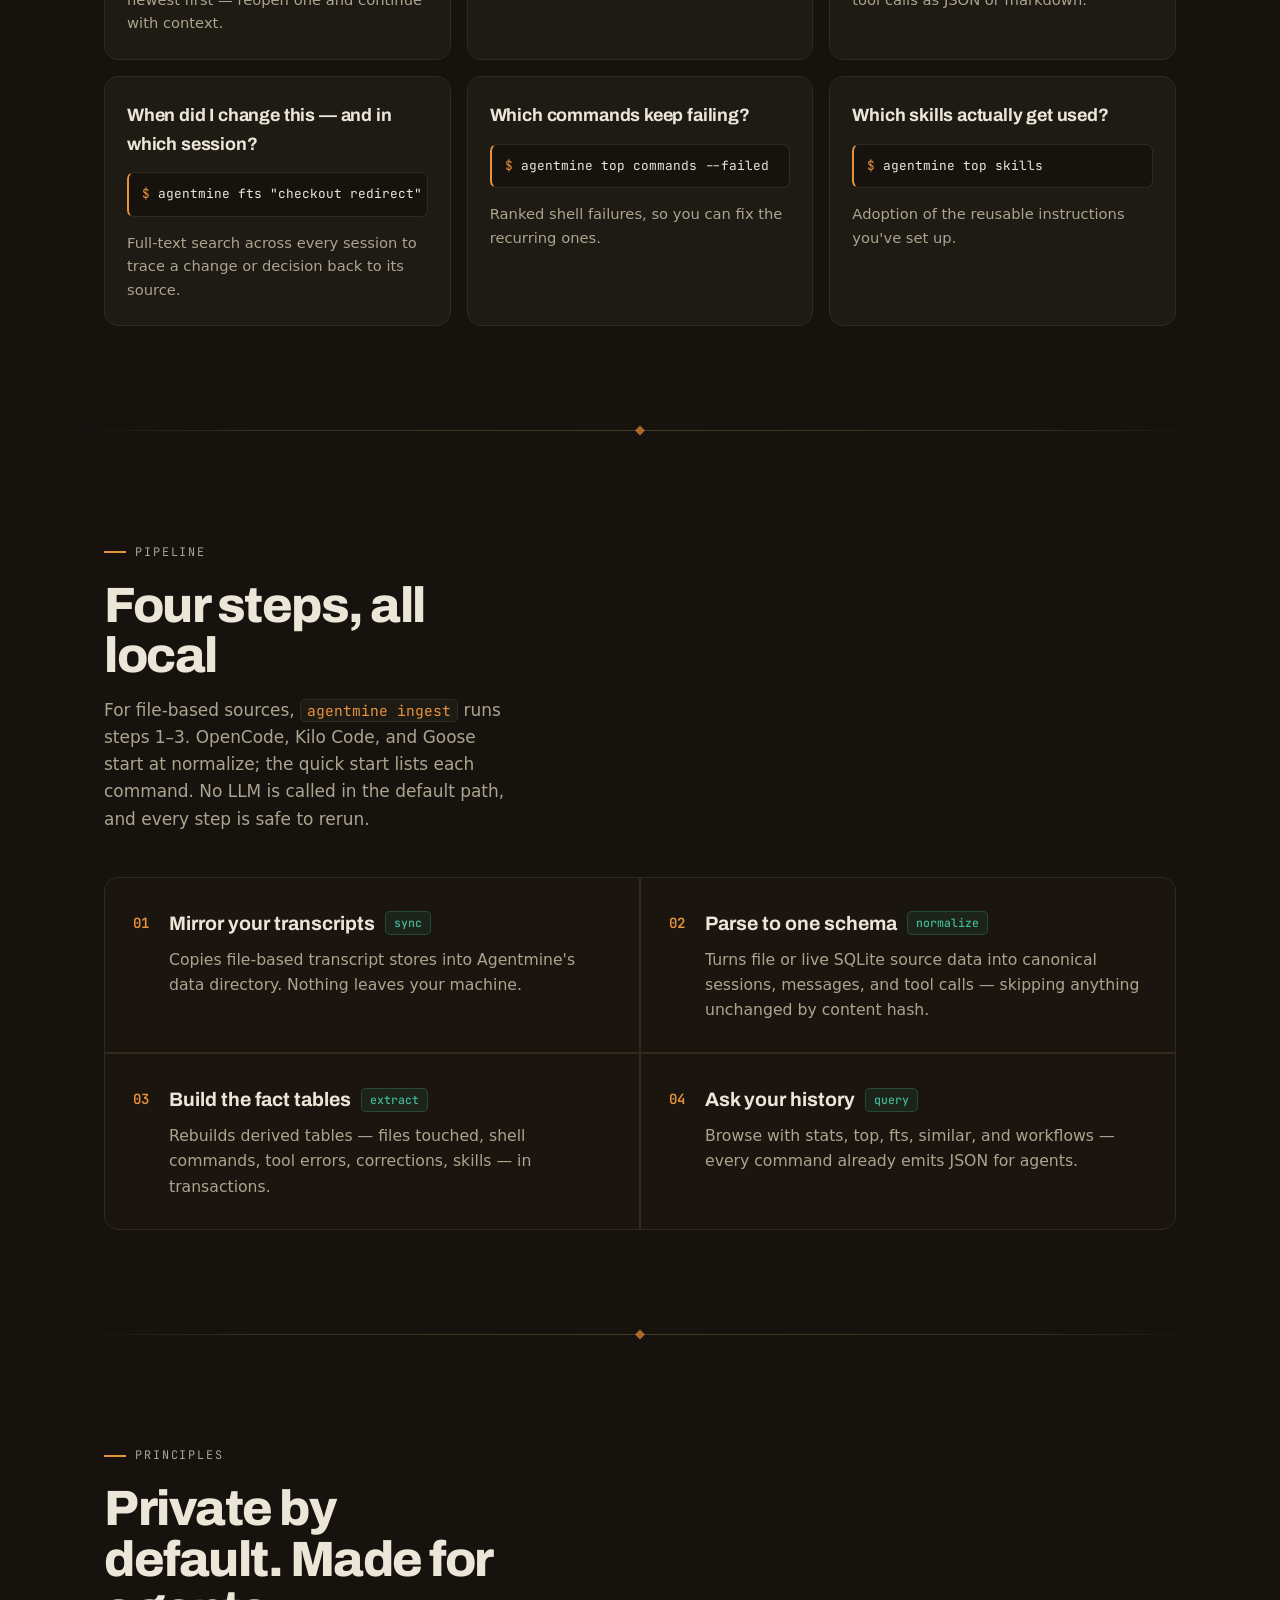
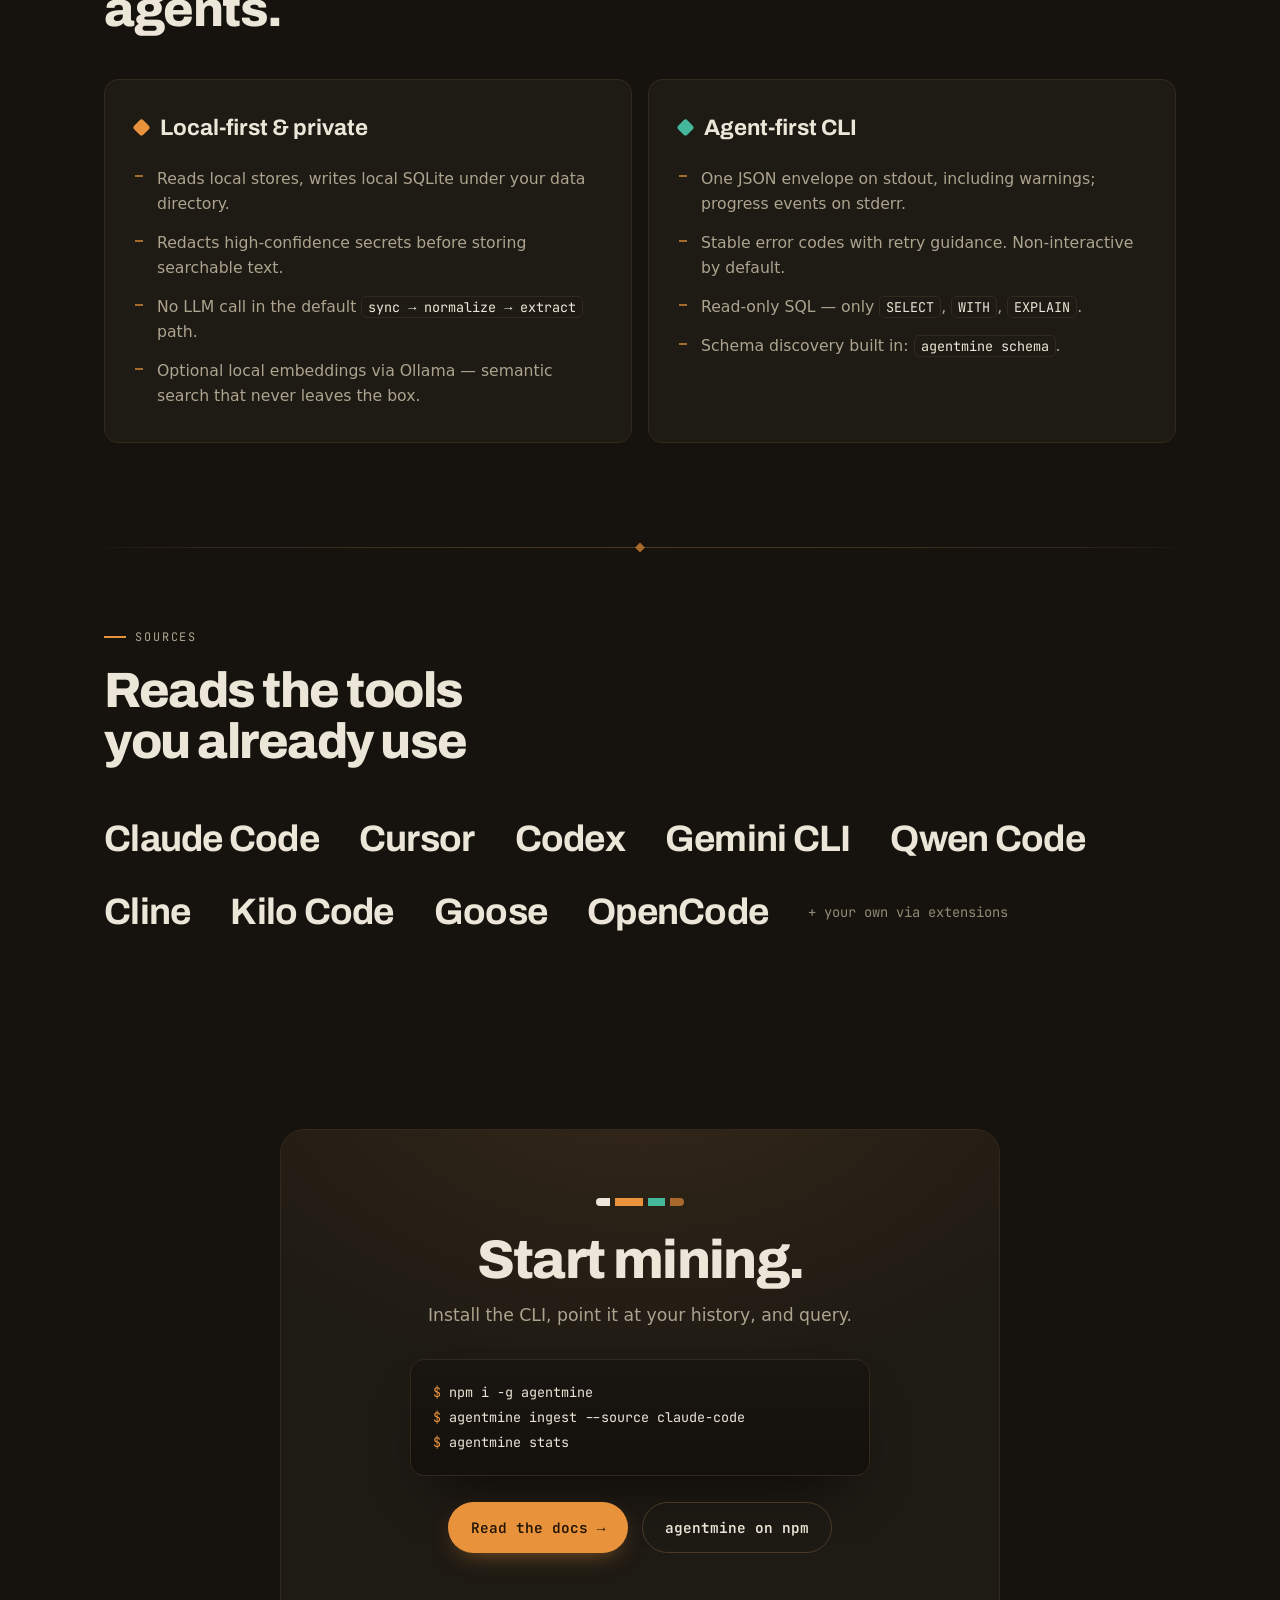
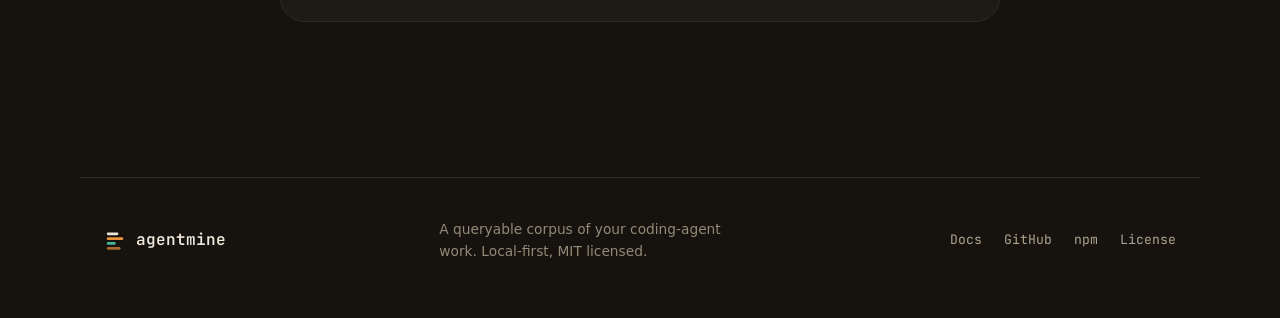
==== commit a2c00b5d: "chore: refresh agentmine.io Website-Snapshot: v1" ====
--- a/index.html
+++ b/index.html
@@ -1,4 +1,4 @@
-<!DOCTYPE html><html lang="en" data-theme="dark" class="astro-lcdefpme"><head><meta charset="utf-8"><meta name="viewport" content="width=device-width, initial-scale=1"><link rel="icon" type="image/svg+xml" href="/favicon.svg"><link rel="canonical" href="https://agentmine.io/"><title>Agentmine — mine your AI coding-agent sessions</title><meta name="description" content="Agentmine turns local coding-agent transcripts into one queryable SQLite corpus. Local-first, agent-first, no LLM in the default path."><meta property="og:type" content="website"><meta property="og:url" content="https://agentmine.io/"><meta property="og:title" content="Agentmine — mine your AI coding-agent sessions"><meta property="og:description" content="Turn local AI coding-agent transcripts into one queryable SQLite corpus. Ask what your agents actually did — and find how you solved it last time."><meta name="twitter:card" content="summary"><meta name="color-scheme" content="dark"><link rel="stylesheet" href="/_astro/logo.DCERnc3X.css"><link rel="stylesheet" href="/_astro/index.7xnmQ-kB.css"><script type="module" src="/_astro/page.B2uBVZjk.js"></script></head><body class="astro-lcdefpme"><a class="skip-link astro-lcdefpme" href="#main-content">Skip to content</a><div class="grain astro-lcdefpme" aria-hidden="true"></div><!-- Top bar --><header class="nav wrap astro-lcdefpme"><a class="brand astro-lcdefpme" href="/" aria-label="Agentmine home"><img src="/_astro/logo.BB5N1st_.svg" width="26" height="26" alt="" class="astro-lcdefpme"><span class="brand__name astro-lcdefpme">agentmine</span></a><nav class="nav__links astro-lcdefpme" aria-label="Primary"><a href="/getting-started/" class="astro-lcdefpme">Docs</a><a href="/reference/cli/" class="astro-lcdefpme">CLI</a><a href="https://www.npmjs.com/package/agentmine" class="astro-lcdefpme">npm</a><a class="ghlink astro-lcdefpme" href="https://github.com/baranovxyz/agentmine"><svg width="16" height="16" viewBox="0 0 16 16" fill="currentColor" aria-hidden="true" class="astro-lcdefpme"><path d="M8 0C3.58 0 0 3.58 0 8a8 8 0 0 0 5.47 7.59c.4.07.55-.17.55-.38 0-.19-.01-.82-.01-1.49-2.01.37-2.53-.49-2.69-.94-.09-.23-.48-.94-.82-1.13-.28-.15-.68-.52-.01-.53.63-.01 1.08.58 1.23.82.72 1.21 1.87.87 2.33.66.07-.52.28-.87.51-1.07-1.78-.2-3.64-.89-3.64-3.95 0-.87.31-1.59.82-2.15-.08-.2-.36-1.02.08-2.12 0 0 .67-.21 2.2.82a7.4 7.4 0 0 1 2-.27c.68 0 1.36.09 2 .27 1.53-1.04 2.2-.82 2.2-.82.44 1.1.16 1.92.08 2.12.51.56.82 1.27.82 2.15 0 3.07-1.87 3.75-3.65 3.95.29.25.54.73.54 1.48 0 1.07-.01 1.93-.01 2.2 0 .21.15.46.55.38A8 8 0 0 0 16 8c0-4.42-3.58-8-8-8Z" class="astro-lcdefpme"></path></svg>GitHub</a></nav></header><main id="main-content" tabindex="-1" class="astro-lcdefpme"><!-- Hero --><section class="hero wrap astro-lcdefpme" data-reveal><div class="hero__copy astro-lcdefpme"><p class="eyebrow astro-lcdefpme"><span class="tick astro-lcdefpme"></span>Local-first agent-session corpus</p><h1 class="display astro-lcdefpme">Mine your<br class="astro-lcdefpme"><span class="ore astro-lcdefpme">agent sessions.</span></h1><p class="lede astro-lcdefpme">Agentmine ingests your local Claude Code, Cursor, Codex, Gemini CLI, Qwen Code, Cline, Kilo Code, Goose, and opencode sessions into one queryable SQLite corpus. Ask what your agents actually did — and find how you solved it last time.</p><div class="cta astro-lcdefpme"><a class="btn btn--ore astro-lcdefpme" href="/getting-started/">Get started<span class="btn__arw astro-lcdefpme">→</span></a><a class="btn btn--ghost astro-lcdefpme" href="https://github.com/baranovxyz/agentmine">View source</a></div><div class="install astro-lcdefpme" data-copy="npm i -g agentmine"><code class="astro-lcdefpme"><span class="tok-prompt astro-lcdefpme">$</span> npm i -g agentmine</code><button class="install__copy astro-lcdefpme" type="button" aria-label="Copy install command">Copy</button><span class="copy-status sr-only astro-lcdefpme" role="status" aria-live="polite"></span></div><p class="req astro-lcdefpme">Requires Node 24+ · MIT licensed · no native build</p></div><!-- Hero thesis: the query and its answer --><div class="hero__demo astro-lcdefpme" data-reveal><div class="core astro-lcdefpme" aria-hidden="true"><span style="background:var(--bone)" class="astro-lcdefpme"></span><span style="background:var(--copper)" class="astro-lcdefpme"></span><span style="background:var(--malachite)" class="astro-lcdefpme"></span><span style="background:var(--copper-deep)" class="astro-lcdefpme"></span></div><div class="term term--hero astro-lcdefpme"><div class="term__bar astro-lcdefpme"><span class="dot astro-lcdefpme"></span><span class="dot astro-lcdefpme"></span><span class="dot astro-lcdefpme"></span><span class="term__title astro-lcdefpme">agentmine — similar</span></div><pre class="term__body astro-lcdefpme"><code class="astro-lcdefpme"><span class="tok-prompt astro-lcdefpme">$</span> agentmine similar <span class="tok-str astro-lcdefpme">"auth redirect loop"</span> <span class="caret astro-lcdefpme"></span>
+<!DOCTYPE html><html lang="en" data-theme="dark" class="astro-lcdefpme"><head><meta charset="utf-8"><meta name="viewport" content="width=device-width, initial-scale=1"><link rel="icon" type="image/svg+xml" href="/favicon.svg"><link rel="canonical" href="https://agentmine.io/"><title>Agentmine — mine your AI coding-agent sessions</title><meta name="description" content="Long-term memory for your AI coding agents. Agentmine turns local Claude Code, Cursor, Codex, Copilot, Gemini &amp; OpenCode session transcripts into a searchable SQLite corpus — resume prior work, recall how you solved something before, and reconstruct what past sessions did. Local-first, no LLM in the default path."><meta property="og:type" content="website"><meta property="og:url" content="https://agentmine.io/"><meta property="og:title" content="Agentmine — mine your AI coding-agent sessions"><meta property="og:description" content="Long-term memory for your AI coding agents. Turn local session transcripts into a searchable SQLite corpus — resume prior work, recall how you solved something before, and reconstruct what a past session did."><meta name="twitter:card" content="summary"><meta name="color-scheme" content="dark"><link rel="stylesheet" href="/_astro/logo.DCERnc3X.css"><link rel="stylesheet" href="/_astro/index.7xnmQ-kB.css"><script type="module" src="/_astro/page.B2uBVZjk.js"></script></head><body class="astro-lcdefpme"><a class="skip-link astro-lcdefpme" href="#main-content">Skip to content</a><div class="grain astro-lcdefpme" aria-hidden="true"></div><!-- Top bar --><header class="nav wrap astro-lcdefpme"><a class="brand astro-lcdefpme" href="/" aria-label="Agentmine home"><img src="/_astro/logo.BB5N1st_.svg" width="26" height="26" alt="" class="astro-lcdefpme"><span class="brand__name astro-lcdefpme">agentmine</span></a><nav class="nav__links astro-lcdefpme" aria-label="Primary"><a href="/getting-started/" class="astro-lcdefpme">Docs</a><a href="/reference/cli/" class="astro-lcdefpme">CLI</a><a href="https://www.npmjs.com/package/agentmine" class="astro-lcdefpme">npm</a><a class="ghlink astro-lcdefpme" href="https://github.com/baranovxyz/agentmine"><svg width="16" height="16" viewBox="0 0 16 16" fill="currentColor" aria-hidden="true" class="astro-lcdefpme"><path d="M8 0C3.58 0 0 3.58 0 8a8 8 0 0 0 5.47 7.59c.4.07.55-.17.55-.38 0-.19-.01-.82-.01-1.49-2.01.37-2.53-.49-2.69-.94-.09-.23-.48-.94-.82-1.13-.28-.15-.68-.52-.01-.53.63-.01 1.08.58 1.23.82.72 1.21 1.87.87 2.33.66.07-.52.28-.87.51-1.07-1.78-.2-3.64-.89-3.64-3.95 0-.87.31-1.59.82-2.15-.08-.2-.36-1.02.08-2.12 0 0 .67-.21 2.2.82a7.4 7.4 0 0 1 2-.27c.68 0 1.36.09 2 .27 1.53-1.04 2.2-.82 2.2-.82.44 1.1.16 1.92.08 2.12.51.56.82 1.27.82 2.15 0 3.07-1.87 3.75-3.65 3.95.29.25.54.73.54 1.48 0 1.07-.01 1.93-.01 2.2 0 .21.15.46.55.38A8 8 0 0 0 16 8c0-4.42-3.58-8-8-8Z" class="astro-lcdefpme"></path></svg>GitHub</a></nav></header><main id="main-content" tabindex="-1" class="astro-lcdefpme"><!-- Hero --><section class="hero wrap astro-lcdefpme" data-reveal><div class="hero__copy astro-lcdefpme"><p class="eyebrow astro-lcdefpme"><span class="tick astro-lcdefpme"></span>Local-first agent-session corpus</p><h1 class="display astro-lcdefpme">Mine your<br class="astro-lcdefpme"><span class="ore astro-lcdefpme">agent sessions.</span></h1><p class="lede astro-lcdefpme">Agentmine is long-term memory for your AI coding agents. It turns your local Claude Code, Cursor, Codex, Gemini CLI, Qwen Code, Cline, Kilo Code, Goose, and OpenCode sessions into one searchable SQLite corpus — resume prior work, recall how you solved something before, and reconstruct what a past session did.</p><div class="cta astro-lcdefpme"><a class="btn btn--ore astro-lcdefpme" href="/getting-started/">Get started<span class="btn__arw astro-lcdefpme">→</span></a><a class="btn btn--ghost astro-lcdefpme" href="https://github.com/baranovxyz/agentmine">View source</a></div><div class="install astro-lcdefpme" data-copy="npm i -g agentmine"><code class="astro-lcdefpme"><span class="tok-prompt astro-lcdefpme">$</span> npm i -g agentmine</code><button class="install__copy astro-lcdefpme" type="button" aria-label="Copy install command">Copy</button><span class="copy-status sr-only astro-lcdefpme" role="status" aria-live="polite"></span></div><p class="req astro-lcdefpme">Requires Node 24+ · MIT licensed · no native build</p></div><!-- Hero thesis: the query and its answer --><div class="hero__demo astro-lcdefpme" data-reveal><div class="core astro-lcdefpme" aria-hidden="true"><span style="background:var(--bone)" class="astro-lcdefpme"></span><span style="background:var(--copper)" class="astro-lcdefpme"></span><span style="background:var(--malachite)" class="astro-lcdefpme"></span><span style="background:var(--copper-deep)" class="astro-lcdefpme"></span></div><div class="term term--hero astro-lcdefpme"><div class="term__bar astro-lcdefpme"><span class="dot astro-lcdefpme"></span><span class="dot astro-lcdefpme"></span><span class="dot astro-lcdefpme"></span><span class="term__title astro-lcdefpme">agentmine — similar</span></div><pre class="term__body astro-lcdefpme"><code class="astro-lcdefpme"><span class="tok-prompt astro-lcdefpme">$</span> agentmine similar <span class="tok-str astro-lcdefpme">"auth redirect loop"</span> <span class="caret astro-lcdefpme"></span>
 &#123;
   <span class="tok-str astro-lcdefpme">"version"</span>: <span class="tok-key astro-lcdefpme">1</span>,
   <span class="tok-str astro-lcdefpme">"status"</span>: <span class="tok-str astro-lcdefpme">"success"</span>,
@@ -12,7 +12,7 @@
   &#125;,
                 <span class="tok-str astro-lcdefpme">"traceId"</span>: <span class="tok-str astro-lcdefpme">"00000000-0000-7000-8000-000000000001"</span>,
   <span class="tok-str astro-lcdefpme">"_meta"</span>: &#123; <span class="tok-str astro-lcdefpme">"duration_ms"</span>: <span class="tok-key astro-lcdefpme">18</span> &#125;
-&#125;</code></pre></div></div></section><div class="strata wrap astro-lcdefpme" aria-hidden="true"></div><!-- Queries --><section class="block wrap astro-lcdefpme" data-reveal><div class="block__head astro-lcdefpme"><p class="eyebrow astro-lcdefpme"><span class="tick astro-lcdefpme"></span>Queries</p><h2 class="display astro-lcdefpme">Ask your history anything</h2><p class="block__sub astro-lcdefpme">Every question is one command with a JSON envelope on stdout. Here are six you'll reach for.</p></div><div class="qgrid astro-lcdefpme"><article class="qcard astro-lcdefpme" data-reveal><p class="qcard__q astro-lcdefpme">Have I solved a task like this before?</p><code class="qcard__cmd astro-lcdefpme"><span class="tok-prompt astro-lcdefpme">$</span> agentmine similar &quot;auth redirect loop&quot;</code><p class="qcard__note astro-lcdefpme">Full-text by default; hybrid semantic search after you build a local index.</p></article><article class="qcard astro-lcdefpme" data-reveal><p class="qcard__q astro-lcdefpme">Which commands keep failing?</p><code class="qcard__cmd astro-lcdefpme"><span class="tok-prompt astro-lcdefpme">$</span> agentmine top commands --failed</code><p class="qcard__note astro-lcdefpme">Ranked shell failures, so you can fix the recurring ones.</p></article><article class="qcard astro-lcdefpme" data-reveal><p class="qcard__q astro-lcdefpme">What corrections do I keep giving?</p><code class="qcard__cmd astro-lcdefpme"><span class="tok-prompt astro-lcdefpme">$</span> agentmine top corrections --by kind</code><p class="qcard__note astro-lcdefpme">The instructions your agents don&#39;t get right the first time.</p></article><article class="qcard astro-lcdefpme" data-reveal><p class="qcard__q astro-lcdefpme">What files do my agents touch most?</p><code class="qcard__cmd astro-lcdefpme"><span class="tok-prompt astro-lcdefpme">$</span> agentmine top files --limit 20</code><p class="qcard__note astro-lcdefpme">The real hot spots of your codebase, by file-operation volume.</p></article><article class="qcard astro-lcdefpme" data-reveal><p class="qcard__q astro-lcdefpme">Which skills actually get used?</p><code class="qcard__cmd astro-lcdefpme"><span class="tok-prompt astro-lcdefpme">$</span> agentmine top skills</code><p class="qcard__note astro-lcdefpme">Adoption of the reusable instructions you&#39;ve set up.</p></article><article class="qcard astro-lcdefpme" data-reveal><p class="qcard__q astro-lcdefpme">Which workflows consume the most tokens?</p><code class="qcard__cmd astro-lcdefpme"><span class="tok-prompt astro-lcdefpme">$</span> agentmine workflows --sort tokens</code><p class="qcard__note astro-lcdefpme">Rank Claude Code workflow runs, then inspect their phases and agents.</p></article></div></section><div class="strata wrap astro-lcdefpme" aria-hidden="true"></div><!-- Pipeline --><section class="block wrap astro-lcdefpme" data-reveal><div class="block__head astro-lcdefpme"><p class="eyebrow astro-lcdefpme"><span class="tick astro-lcdefpme"></span>Pipeline</p><h2 class="display astro-lcdefpme">Four steps, all local</h2><p class="block__sub astro-lcdefpme">For file-based sources, <code class="inline astro-lcdefpme">agentmine ingest</code> runs steps 1–3. opencode, Kilo Code, and Goose start at normalize; the quick start lists each command. No LLM is called in the default path, and every step is safe to rerun.</p></div><ol class="steps astro-lcdefpme"><li class="step astro-lcdefpme" data-reveal><span class="step__n astro-lcdefpme">01</span><div class="step__body astro-lcdefpme"><h3 class="step__t astro-lcdefpme">Mirror your transcripts <code class="step__k astro-lcdefpme">sync</code></h3><p class="step__d astro-lcdefpme">Copies file-based transcript stores into Agentmine&#39;s data directory. Nothing leaves your machine.</p></div></li><li class="step astro-lcdefpme" data-reveal><span class="step__n astro-lcdefpme">02</span><div class="step__body astro-lcdefpme"><h3 class="step__t astro-lcdefpme">Parse to one schema <code class="step__k astro-lcdefpme">normalize</code></h3><p class="step__d astro-lcdefpme">Turns file or live SQLite source data into canonical sessions, messages, and tool calls — skipping anything unchanged by content hash.</p></div></li><li class="step astro-lcdefpme" data-reveal><span class="step__n astro-lcdefpme">03</span><div class="step__body astro-lcdefpme"><h3 class="step__t astro-lcdefpme">Build the fact tables <code class="step__k astro-lcdefpme">extract</code></h3><p class="step__d astro-lcdefpme">Rebuilds derived tables — files touched, shell commands, tool errors, corrections, skills — in transactions.</p></div></li><li class="step astro-lcdefpme" data-reveal><span class="step__n astro-lcdefpme">04</span><div class="step__body astro-lcdefpme"><h3 class="step__t astro-lcdefpme">Ask your history <code class="step__k astro-lcdefpme">query</code></h3><p class="step__d astro-lcdefpme">Browse with stats, top, fts, similar, and workflows — every command already emits JSON for agents.</p></div></li></ol></section><div class="strata wrap astro-lcdefpme" aria-hidden="true"></div><!-- Principles --><section class="block wrap astro-lcdefpme" data-reveal><div class="block__head astro-lcdefpme"><p class="eyebrow astro-lcdefpme"><span class="tick astro-lcdefpme"></span>Principles</p><h2 class="display astro-lcdefpme">Private by default. Made for agents.</h2></div><div class="pillars astro-lcdefpme"><article class="pillar astro-lcdefpme" data-reveal><h3 class="pillar__t astro-lcdefpme"><span class="pillar__ic pillar__ic--copper astro-lcdefpme"></span>Local-first &amp; private</h3><ul class="plist astro-lcdefpme"><li class="astro-lcdefpme">Reads local stores, writes local SQLite under your data directory.</li><li class="astro-lcdefpme">Redacts high-confidence secrets before storing searchable text.</li><li class="astro-lcdefpme">No LLM call in the default <code class="inline astro-lcdefpme">sync → normalize → extract</code> path.</li><li class="astro-lcdefpme">Optional local embeddings via Ollama — semantic search that never leaves the box.</li></ul></article><article class="pillar astro-lcdefpme" data-reveal><h3 class="pillar__t astro-lcdefpme"><span class="pillar__ic pillar__ic--malachite astro-lcdefpme"></span>Agent-first CLI</h3><ul class="plist astro-lcdefpme"><li class="astro-lcdefpme">One JSON envelope on stdout, including warnings; progress events on stderr.</li><li class="astro-lcdefpme">Stable error codes with retry guidance. Non-interactive by default.</li><li class="astro-lcdefpme">Read-only SQL — only <code class="inline astro-lcdefpme">SELECT</code>, <code class="inline astro-lcdefpme">WITH</code>, <code class="inline astro-lcdefpme">EXPLAIN</code>.</li><li class="astro-lcdefpme">Schema discovery built in: <code class="inline astro-lcdefpme">agentmine schema</code>.</li></ul></article></div></section><div class="strata wrap astro-lcdefpme" aria-hidden="true"></div><!-- Sources --><section class="block wrap block--tight astro-lcdefpme" data-reveal><div class="block__head astro-lcdefpme"><p class="eyebrow astro-lcdefpme"><span class="tick astro-lcdefpme"></span>Sources</p><h2 class="display astro-lcdefpme">Reads the tools you already use</h2></div><ul class="sources astro-lcdefpme"><li class="astro-lcdefpme">Claude&nbsp;Code</li><li class="astro-lcdefpme">Cursor</li><li class="astro-lcdefpme">Codex</li><li class="astro-lcdefpme">Gemini&nbsp;CLI</li><li class="astro-lcdefpme">Qwen&nbsp;Code</li><li class="astro-lcdefpme">Cline</li><li class="astro-lcdefpme">Kilo&nbsp;Code</li><li class="astro-lcdefpme">Goose</li><li class="astro-lcdefpme">opencode</li><li class="sources__more astro-lcdefpme">+ your own via extensions</li></ul></section><!-- Final CTA --><section class="finale wrap astro-lcdefpme" data-reveal><div class="finale__card astro-lcdefpme"><div class="core core--wide astro-lcdefpme" aria-hidden="true"><span style="background:var(--bone)" class="astro-lcdefpme"></span><span style="background:var(--copper)" class="astro-lcdefpme"></span><span style="background:var(--malachite)" class="astro-lcdefpme"></span><span style="background:var(--copper-deep)" class="astro-lcdefpme"></span></div><h2 class="display astro-lcdefpme">Start mining.</h2><p class="finale__sub astro-lcdefpme">Install the CLI, point it at your history, and query.</p><div class="term term--finale astro-lcdefpme"><pre class="term__body astro-lcdefpme"><code class="astro-lcdefpme"><span class="tok-prompt astro-lcdefpme">$</span> npm i -g agentmine
+&#125;</code></pre></div></div></section><div class="strata wrap astro-lcdefpme" aria-hidden="true"></div><!-- Queries --><section class="block wrap astro-lcdefpme" data-reveal><div class="block__head astro-lcdefpme"><p class="eyebrow astro-lcdefpme"><span class="tick astro-lcdefpme"></span>Queries</p><h2 class="display astro-lcdefpme">Ask your history anything</h2><p class="block__sub astro-lcdefpme">Every question is one command with a JSON envelope on stdout. Here are six you'll reach for.</p></div><div class="qgrid astro-lcdefpme"><article class="qcard astro-lcdefpme" data-reveal><p class="qcard__q astro-lcdefpme">What was I working on — can I pick up where I left off?</p><code class="qcard__cmd astro-lcdefpme"><span class="tok-prompt astro-lcdefpme">$</span> agentmine sessions --root-only --since 1d</code><p class="qcard__note astro-lcdefpme">The recent sessions in this project, newest first — reopen one and continue with context.</p></article><article class="qcard astro-lcdefpme" data-reveal><p class="qcard__q astro-lcdefpme">Have I solved a task like this before?</p><code class="qcard__cmd astro-lcdefpme"><span class="tok-prompt astro-lcdefpme">$</span> agentmine similar &quot;auth redirect loop&quot;</code><p class="qcard__note astro-lcdefpme">Full-text by default; hybrid semantic search after you build a local index.</p></article><article class="qcard astro-lcdefpme" data-reveal><p class="qcard__q astro-lcdefpme">What did that past session actually do?</p><code class="qcard__cmd astro-lcdefpme"><span class="tok-prompt astro-lcdefpme">$</span> agentmine session &lt;id&gt; --turn-range 1:20</code><p class="qcard__note astro-lcdefpme">Replay a prior session&#39;s messages and tool calls as JSON or markdown.</p></article><article class="qcard astro-lcdefpme" data-reveal><p class="qcard__q astro-lcdefpme">When did I change this — and in which session?</p><code class="qcard__cmd astro-lcdefpme"><span class="tok-prompt astro-lcdefpme">$</span> agentmine fts &quot;checkout redirect&quot;</code><p class="qcard__note astro-lcdefpme">Full-text search across every session to trace a change or decision back to its source.</p></article><article class="qcard astro-lcdefpme" data-reveal><p class="qcard__q astro-lcdefpme">Which commands keep failing?</p><code class="qcard__cmd astro-lcdefpme"><span class="tok-prompt astro-lcdefpme">$</span> agentmine top commands --failed</code><p class="qcard__note astro-lcdefpme">Ranked shell failures, so you can fix the recurring ones.</p></article><article class="qcard astro-lcdefpme" data-reveal><p class="qcard__q astro-lcdefpme">Which skills actually get used?</p><code class="qcard__cmd astro-lcdefpme"><span class="tok-prompt astro-lcdefpme">$</span> agentmine top skills</code><p class="qcard__note astro-lcdefpme">Adoption of the reusable instructions you&#39;ve set up.</p></article></div></section><div class="strata wrap astro-lcdefpme" aria-hidden="true"></div><!-- Pipeline --><section class="block wrap astro-lcdefpme" data-reveal><div class="block__head astro-lcdefpme"><p class="eyebrow astro-lcdefpme"><span class="tick astro-lcdefpme"></span>Pipeline</p><h2 class="display astro-lcdefpme">Four steps, all local</h2><p class="block__sub astro-lcdefpme">For file-based sources, <code class="inline astro-lcdefpme">agentmine ingest</code> runs steps 1–3. OpenCode, Kilo Code, and Goose start at normalize; the quick start lists each command. No LLM is called in the default path, and every step is safe to rerun.</p></div><ol class="steps astro-lcdefpme"><li class="step astro-lcdefpme" data-reveal><span class="step__n astro-lcdefpme">01</span><div class="step__body astro-lcdefpme"><h3 class="step__t astro-lcdefpme">Mirror your transcripts <code class="step__k astro-lcdefpme">sync</code></h3><p class="step__d astro-lcdefpme">Copies file-based transcript stores into Agentmine&#39;s data directory. Nothing leaves your machine.</p></div></li><li class="step astro-lcdefpme" data-reveal><span class="step__n astro-lcdefpme">02</span><div class="step__body astro-lcdefpme"><h3 class="step__t astro-lcdefpme">Parse to one schema <code class="step__k astro-lcdefpme">normalize</code></h3><p class="step__d astro-lcdefpme">Turns file or live SQLite source data into canonical sessions, messages, and tool calls — skipping anything unchanged by content hash.</p></div></li><li class="step astro-lcdefpme" data-reveal><span class="step__n astro-lcdefpme">03</span><div class="step__body astro-lcdefpme"><h3 class="step__t astro-lcdefpme">Build the fact tables <code class="step__k astro-lcdefpme">extract</code></h3><p class="step__d astro-lcdefpme">Rebuilds derived tables — files touched, shell commands, tool errors, corrections, skills — in transactions.</p></div></li><li class="step astro-lcdefpme" data-reveal><span class="step__n astro-lcdefpme">04</span><div class="step__body astro-lcdefpme"><h3 class="step__t astro-lcdefpme">Ask your history <code class="step__k astro-lcdefpme">query</code></h3><p class="step__d astro-lcdefpme">Browse with stats, top, fts, similar, and workflows — every command already emits JSON for agents.</p></div></li></ol></section><div class="strata wrap astro-lcdefpme" aria-hidden="true"></div><!-- Principles --><section class="block wrap astro-lcdefpme" data-reveal><div class="block__head astro-lcdefpme"><p class="eyebrow astro-lcdefpme"><span class="tick astro-lcdefpme"></span>Principles</p><h2 class="display astro-lcdefpme">Private by default. Made for agents.</h2></div><div class="pillars astro-lcdefpme"><article class="pillar astro-lcdefpme" data-reveal><h3 class="pillar__t astro-lcdefpme"><span class="pillar__ic pillar__ic--copper astro-lcdefpme"></span>Local-first &amp; private</h3><ul class="plist astro-lcdefpme"><li class="astro-lcdefpme">Reads local stores, writes local SQLite under your data directory.</li><li class="astro-lcdefpme">Redacts high-confidence secrets before storing searchable text.</li><li class="astro-lcdefpme">No LLM call in the default <code class="inline astro-lcdefpme">sync → normalize → extract</code> path.</li><li class="astro-lcdefpme">Optional local embeddings via Ollama — semantic search that never leaves the box.</li></ul></article><article class="pillar astro-lcdefpme" data-reveal><h3 class="pillar__t astro-lcdefpme"><span class="pillar__ic pillar__ic--malachite astro-lcdefpme"></span>Agent-first CLI</h3><ul class="plist astro-lcdefpme"><li class="astro-lcdefpme">One JSON envelope on stdout, including warnings; progress events on stderr.</li><li class="astro-lcdefpme">Stable error codes with retry guidance. Non-interactive by default.</li><li class="astro-lcdefpme">Read-only SQL — only <code class="inline astro-lcdefpme">SELECT</code>, <code class="inline astro-lcdefpme">WITH</code>, <code class="inline astro-lcdefpme">EXPLAIN</code>.</li><li class="astro-lcdefpme">Schema discovery built in: <code class="inline astro-lcdefpme">agentmine schema</code>.</li></ul></article></div></section><div class="strata wrap astro-lcdefpme" aria-hidden="true"></div><!-- Sources --><section class="block wrap block--tight astro-lcdefpme" data-reveal><div class="block__head astro-lcdefpme"><p class="eyebrow astro-lcdefpme"><span class="tick astro-lcdefpme"></span>Sources</p><h2 class="display astro-lcdefpme">Reads the tools you already use</h2></div><ul class="sources astro-lcdefpme"><li class="astro-lcdefpme">Claude&nbsp;Code</li><li class="astro-lcdefpme">Cursor</li><li class="astro-lcdefpme">Codex</li><li class="astro-lcdefpme">Gemini&nbsp;CLI</li><li class="astro-lcdefpme">Qwen&nbsp;Code</li><li class="astro-lcdefpme">Cline</li><li class="astro-lcdefpme">Kilo&nbsp;Code</li><li class="astro-lcdefpme">Goose</li><li class="astro-lcdefpme">OpenCode</li><li class="sources__more astro-lcdefpme">+ your own via extensions</li></ul></section><!-- Final CTA --><section class="finale wrap astro-lcdefpme" data-reveal><div class="finale__card astro-lcdefpme"><div class="core core--wide astro-lcdefpme" aria-hidden="true"><span style="background:var(--bone)" class="astro-lcdefpme"></span><span style="background:var(--copper)" class="astro-lcdefpme"></span><span style="background:var(--malachite)" class="astro-lcdefpme"></span><span style="background:var(--copper-deep)" class="astro-lcdefpme"></span></div><h2 class="display astro-lcdefpme">Start mining.</h2><p class="finale__sub astro-lcdefpme">Install the CLI, point it at your history, and query.</p><div class="term term--finale astro-lcdefpme"><pre class="term__body astro-lcdefpme"><code class="astro-lcdefpme"><span class="tok-prompt astro-lcdefpme">$</span> npm i -g agentmine
 <span class="tok-prompt astro-lcdefpme">$</span> agentmine ingest --source claude-code
 <span class="tok-prompt astro-lcdefpme">$</span> agentmine stats</code></pre></div><div class="cta cta--center astro-lcdefpme"><a class="btn btn--ore astro-lcdefpme" href="/getting-started/">Read the docs<span class="btn__arw astro-lcdefpme">→</span></a><a class="btn btn--ghost astro-lcdefpme" href="https://www.npmjs.com/package/agentmine">agentmine on npm</a></div></div></section></main><footer class="footer wrap astro-lcdefpme"><div class="footer__brand astro-lcdefpme"><img src="/_astro/logo.BB5N1st_.svg" width="22" height="22" alt="" class="astro-lcdefpme"><span class="astro-lcdefpme">agentmine</span></div><p class="footer__tag astro-lcdefpme">A queryable corpus of your coding-agent work. Local-first, MIT licensed.</p><nav class="footer__links astro-lcdefpme" aria-label="Footer"><a href="/getting-started/" class="astro-lcdefpme">Docs</a><a href="https://github.com/baranovxyz/agentmine" class="astro-lcdefpme">GitHub</a><a href="https://www.npmjs.com/package/agentmine" class="astro-lcdefpme">npm</a><a href="https://github.com/baranovxyz/agentmine/blob/main/LICENSE" class="astro-lcdefpme">License</a></nav></footer><script>
       // Copy-to-clipboard for install blocks.
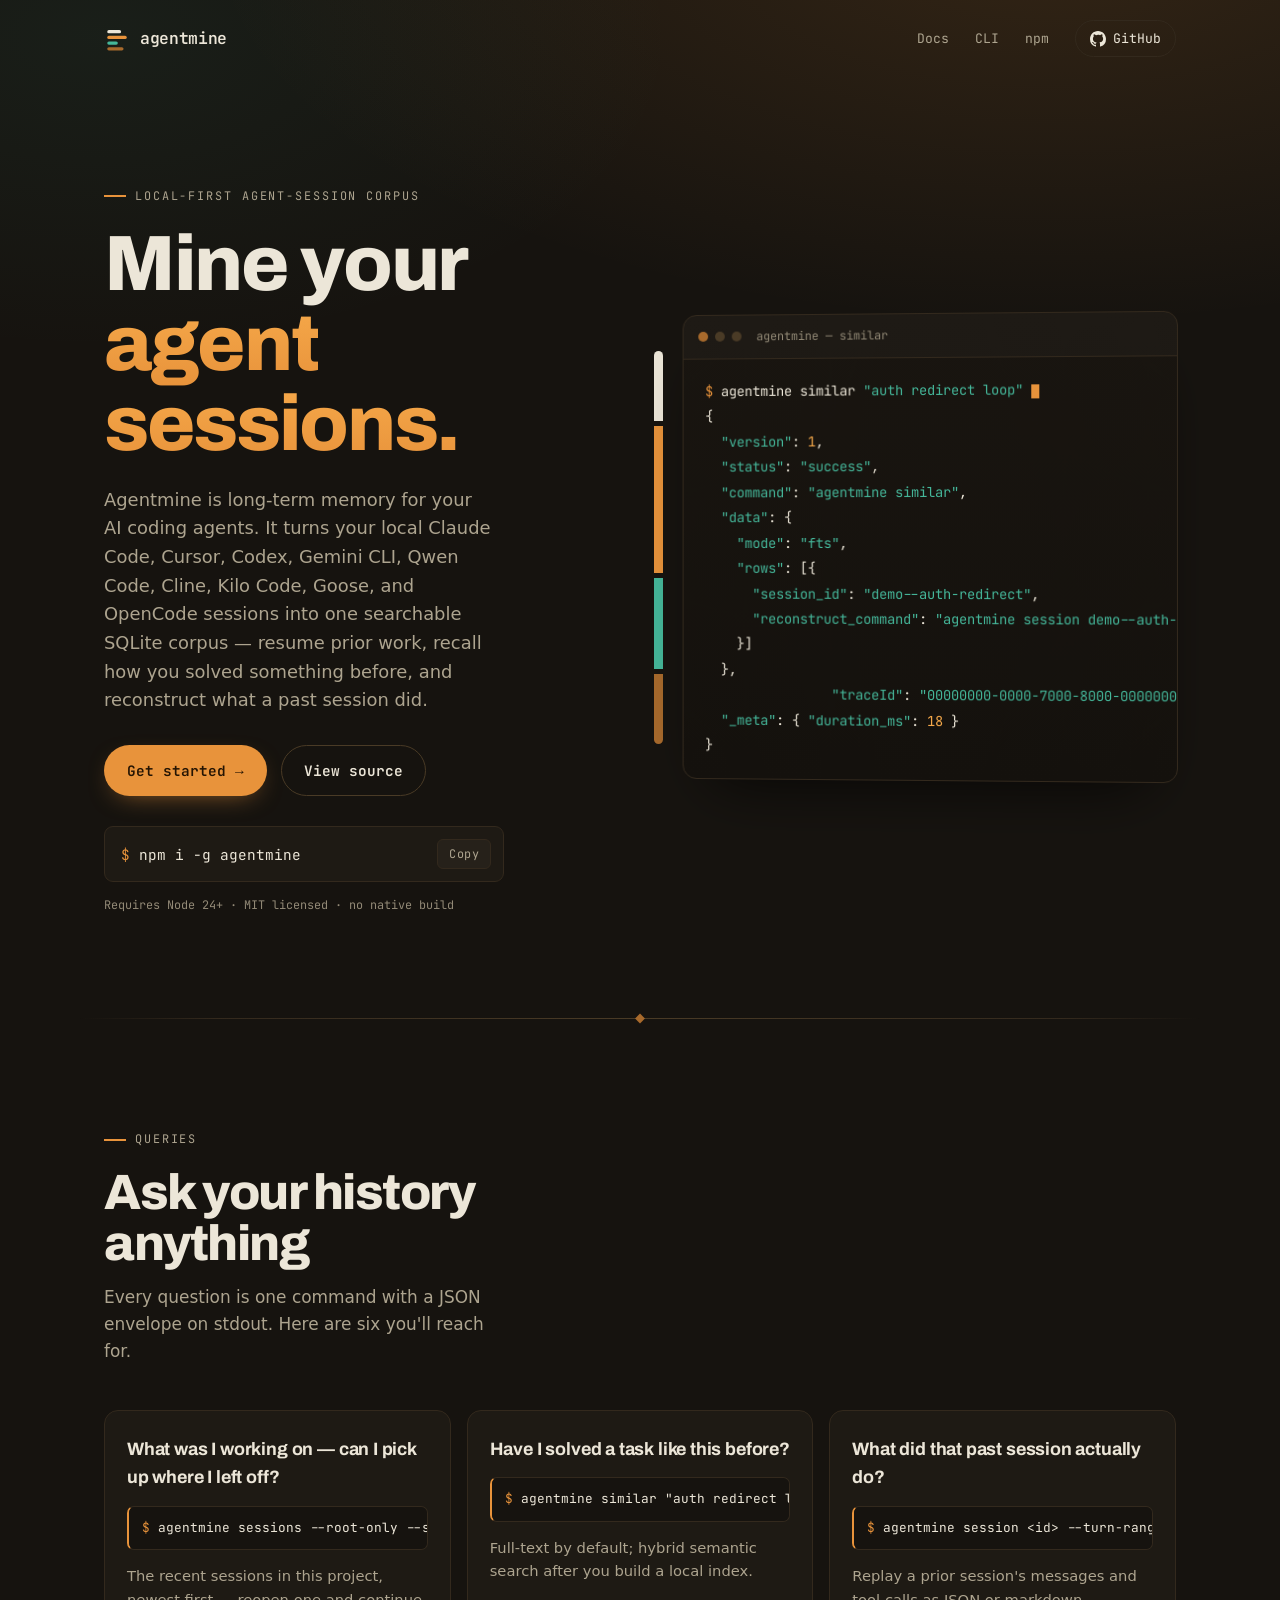
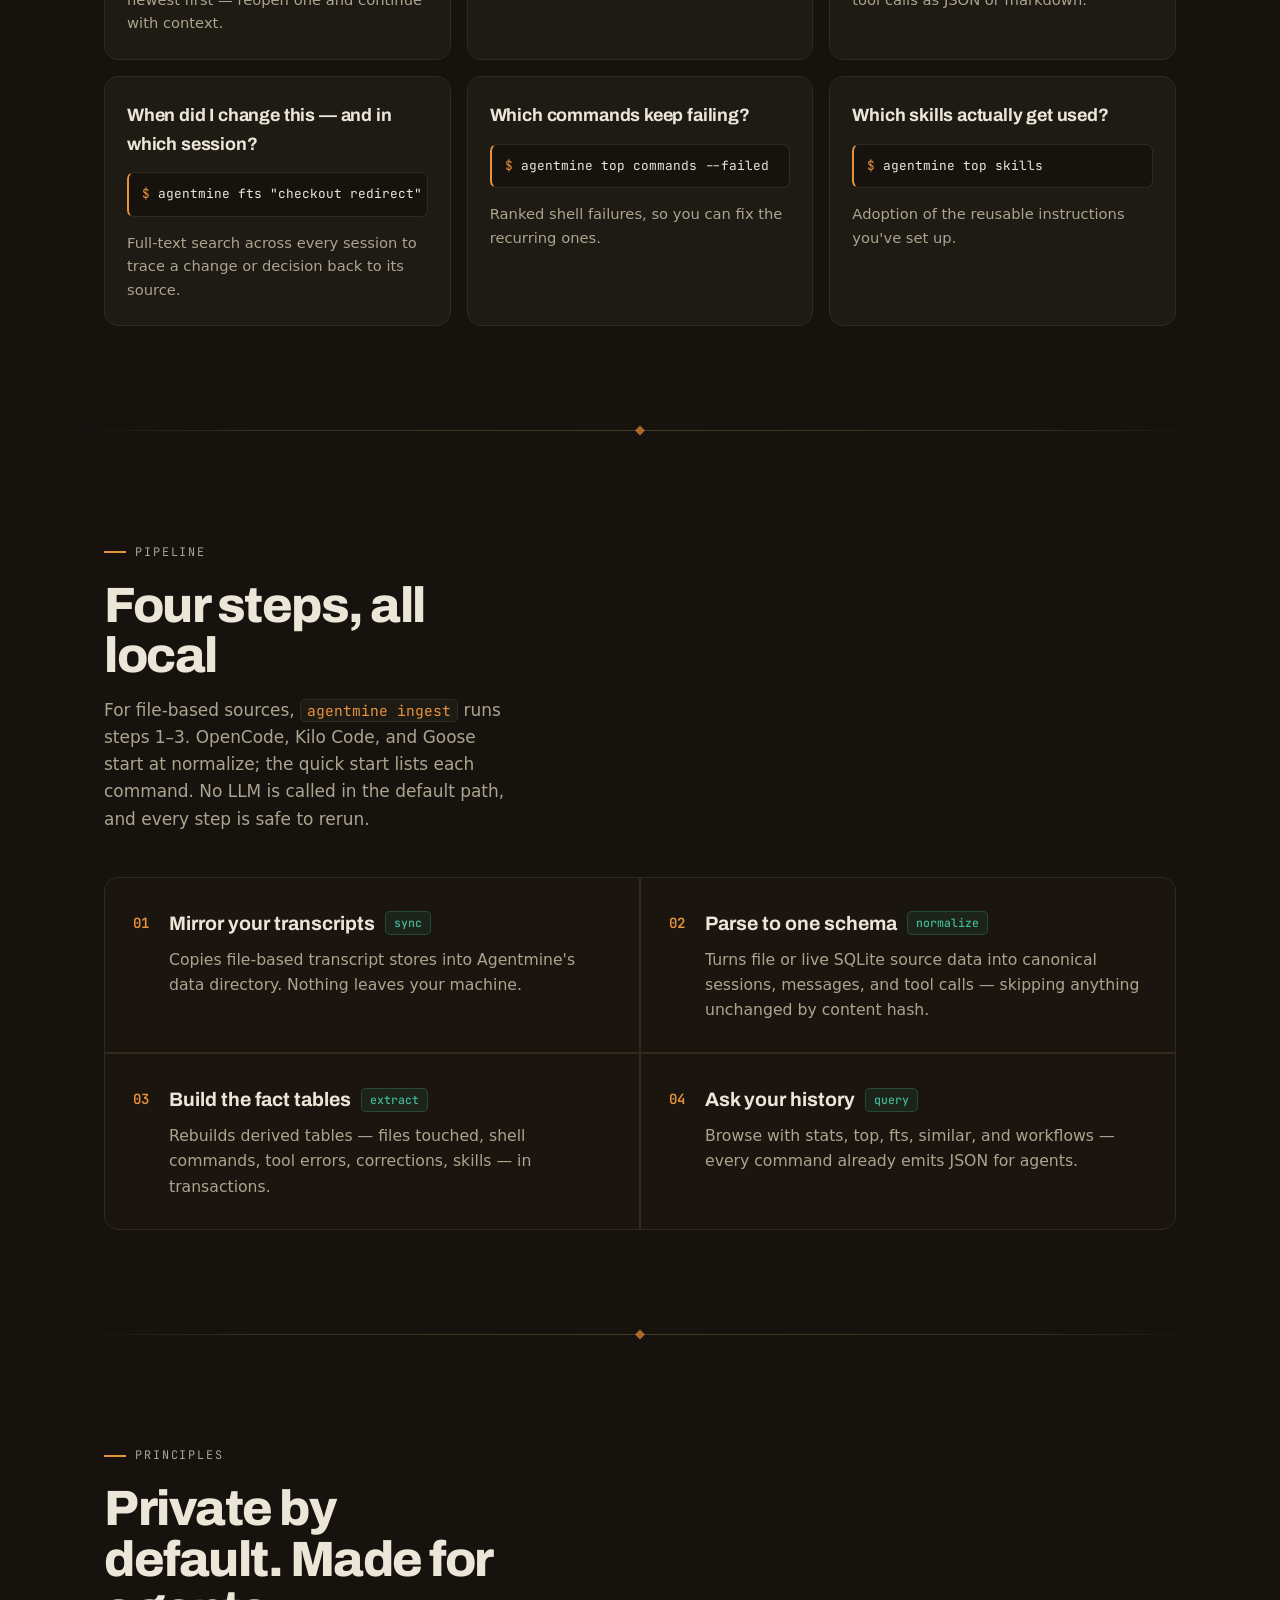
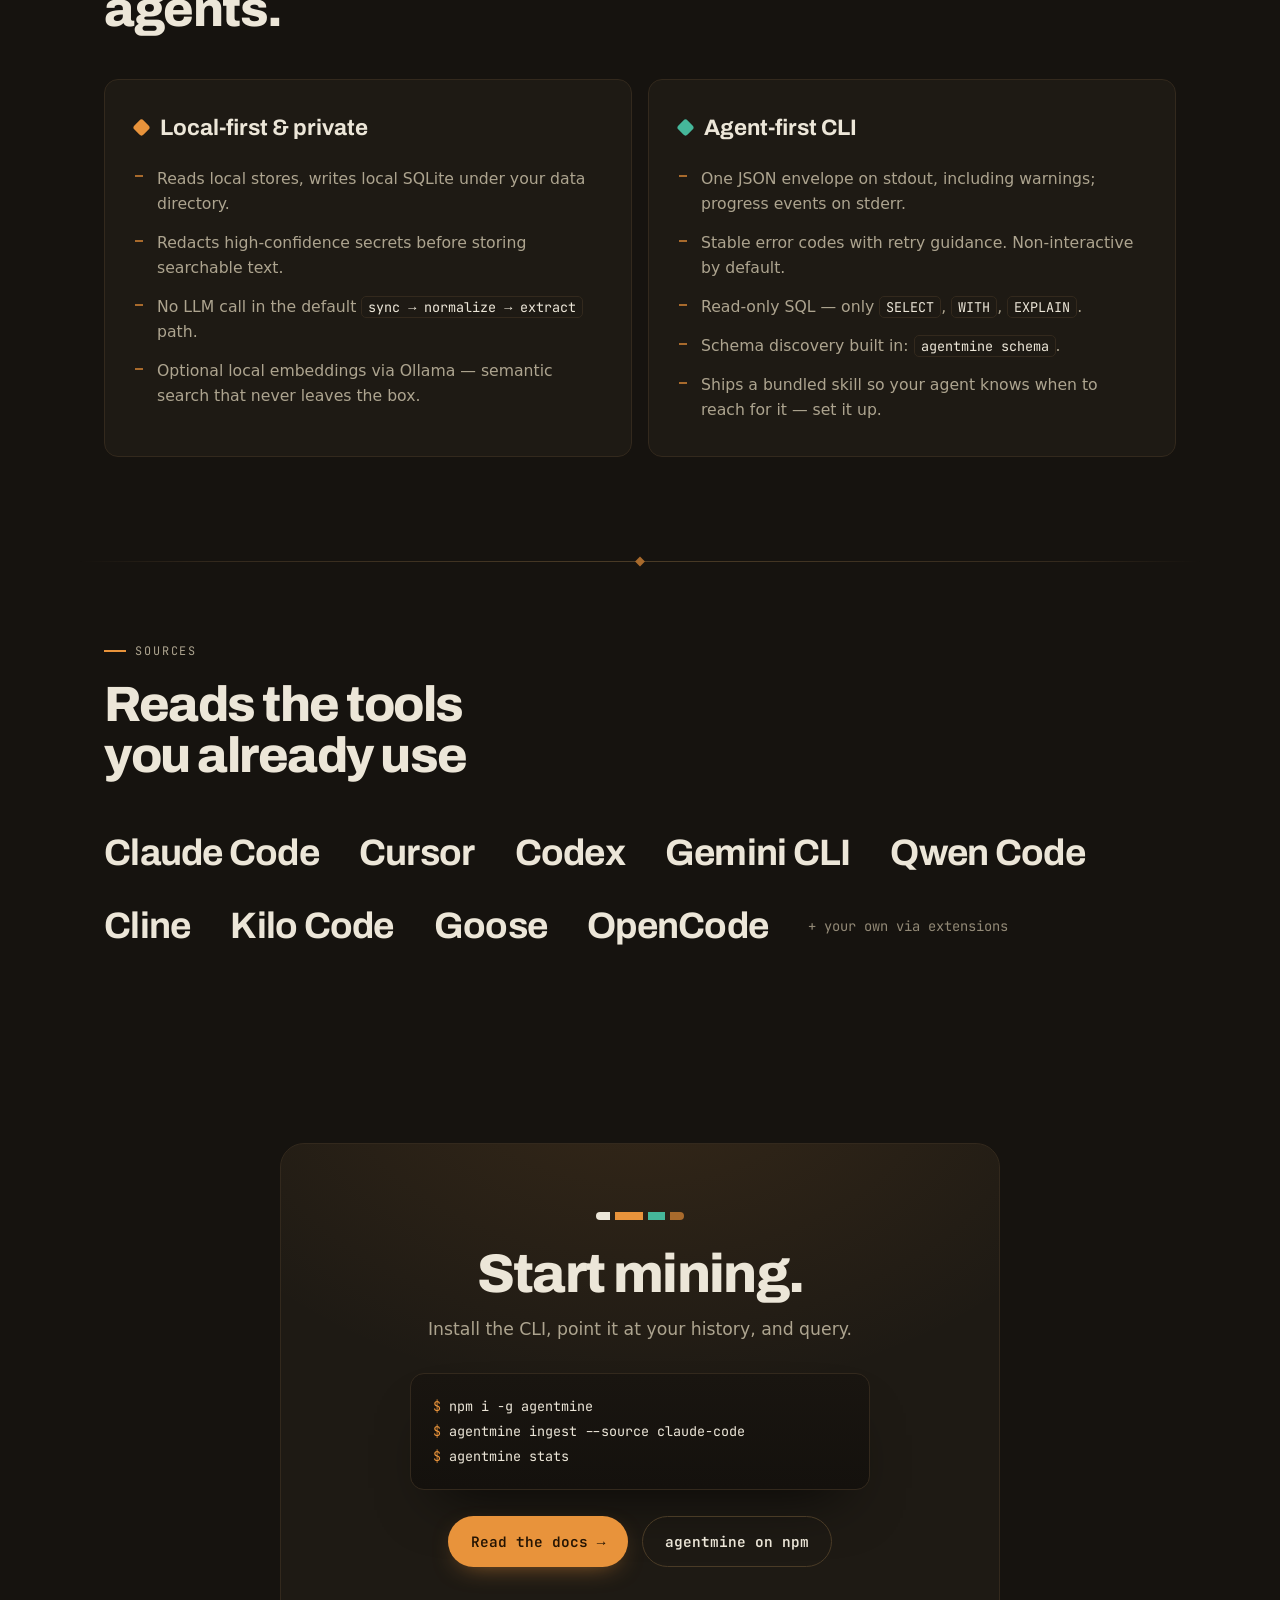
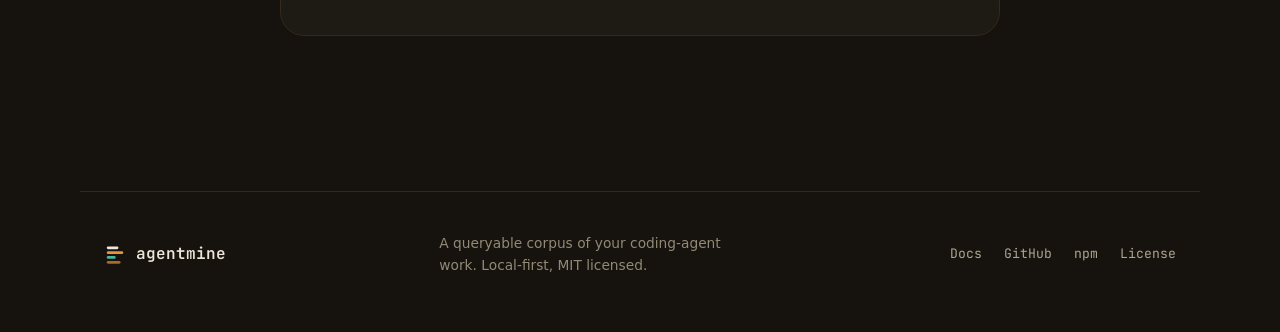
==== commit 081fde42: "chore: refresh agentmine.io Website-Snapshot: v1" ====
--- a/index.html
+++ b/index.html
@@ -12,7 +12,7 @@
   &#125;,
                 <span class="tok-str astro-lcdefpme">"traceId"</span>: <span class="tok-str astro-lcdefpme">"00000000-0000-7000-8000-000000000001"</span>,
   <span class="tok-str astro-lcdefpme">"_meta"</span>: &#123; <span class="tok-str astro-lcdefpme">"duration_ms"</span>: <span class="tok-key astro-lcdefpme">18</span> &#125;
-&#125;</code></pre></div></div></section><div class="strata wrap astro-lcdefpme" aria-hidden="true"></div><!-- Queries --><section class="block wrap astro-lcdefpme" data-reveal><div class="block__head astro-lcdefpme"><p class="eyebrow astro-lcdefpme"><span class="tick astro-lcdefpme"></span>Queries</p><h2 class="display astro-lcdefpme">Ask your history anything</h2><p class="block__sub astro-lcdefpme">Every question is one command with a JSON envelope on stdout. Here are six you'll reach for.</p></div><div class="qgrid astro-lcdefpme"><article class="qcard astro-lcdefpme" data-reveal><p class="qcard__q astro-lcdefpme">What was I working on — can I pick up where I left off?</p><code class="qcard__cmd astro-lcdefpme"><span class="tok-prompt astro-lcdefpme">$</span> agentmine sessions --root-only --since 1d</code><p class="qcard__note astro-lcdefpme">The recent sessions in this project, newest first — reopen one and continue with context.</p></article><article class="qcard astro-lcdefpme" data-reveal><p class="qcard__q astro-lcdefpme">Have I solved a task like this before?</p><code class="qcard__cmd astro-lcdefpme"><span class="tok-prompt astro-lcdefpme">$</span> agentmine similar &quot;auth redirect loop&quot;</code><p class="qcard__note astro-lcdefpme">Full-text by default; hybrid semantic search after you build a local index.</p></article><article class="qcard astro-lcdefpme" data-reveal><p class="qcard__q astro-lcdefpme">What did that past session actually do?</p><code class="qcard__cmd astro-lcdefpme"><span class="tok-prompt astro-lcdefpme">$</span> agentmine session &lt;id&gt; --turn-range 1:20</code><p class="qcard__note astro-lcdefpme">Replay a prior session&#39;s messages and tool calls as JSON or markdown.</p></article><article class="qcard astro-lcdefpme" data-reveal><p class="qcard__q astro-lcdefpme">When did I change this — and in which session?</p><code class="qcard__cmd astro-lcdefpme"><span class="tok-prompt astro-lcdefpme">$</span> agentmine fts &quot;checkout redirect&quot;</code><p class="qcard__note astro-lcdefpme">Full-text search across every session to trace a change or decision back to its source.</p></article><article class="qcard astro-lcdefpme" data-reveal><p class="qcard__q astro-lcdefpme">Which commands keep failing?</p><code class="qcard__cmd astro-lcdefpme"><span class="tok-prompt astro-lcdefpme">$</span> agentmine top commands --failed</code><p class="qcard__note astro-lcdefpme">Ranked shell failures, so you can fix the recurring ones.</p></article><article class="qcard astro-lcdefpme" data-reveal><p class="qcard__q astro-lcdefpme">Which skills actually get used?</p><code class="qcard__cmd astro-lcdefpme"><span class="tok-prompt astro-lcdefpme">$</span> agentmine top skills</code><p class="qcard__note astro-lcdefpme">Adoption of the reusable instructions you&#39;ve set up.</p></article></div></section><div class="strata wrap astro-lcdefpme" aria-hidden="true"></div><!-- Pipeline --><section class="block wrap astro-lcdefpme" data-reveal><div class="block__head astro-lcdefpme"><p class="eyebrow astro-lcdefpme"><span class="tick astro-lcdefpme"></span>Pipeline</p><h2 class="display astro-lcdefpme">Four steps, all local</h2><p class="block__sub astro-lcdefpme">For file-based sources, <code class="inline astro-lcdefpme">agentmine ingest</code> runs steps 1–3. OpenCode, Kilo Code, and Goose start at normalize; the quick start lists each command. No LLM is called in the default path, and every step is safe to rerun.</p></div><ol class="steps astro-lcdefpme"><li class="step astro-lcdefpme" data-reveal><span class="step__n astro-lcdefpme">01</span><div class="step__body astro-lcdefpme"><h3 class="step__t astro-lcdefpme">Mirror your transcripts <code class="step__k astro-lcdefpme">sync</code></h3><p class="step__d astro-lcdefpme">Copies file-based transcript stores into Agentmine&#39;s data directory. Nothing leaves your machine.</p></div></li><li class="step astro-lcdefpme" data-reveal><span class="step__n astro-lcdefpme">02</span><div class="step__body astro-lcdefpme"><h3 class="step__t astro-lcdefpme">Parse to one schema <code class="step__k astro-lcdefpme">normalize</code></h3><p class="step__d astro-lcdefpme">Turns file or live SQLite source data into canonical sessions, messages, and tool calls — skipping anything unchanged by content hash.</p></div></li><li class="step astro-lcdefpme" data-reveal><span class="step__n astro-lcdefpme">03</span><div class="step__body astro-lcdefpme"><h3 class="step__t astro-lcdefpme">Build the fact tables <code class="step__k astro-lcdefpme">extract</code></h3><p class="step__d astro-lcdefpme">Rebuilds derived tables — files touched, shell commands, tool errors, corrections, skills — in transactions.</p></div></li><li class="step astro-lcdefpme" data-reveal><span class="step__n astro-lcdefpme">04</span><div class="step__body astro-lcdefpme"><h3 class="step__t astro-lcdefpme">Ask your history <code class="step__k astro-lcdefpme">query</code></h3><p class="step__d astro-lcdefpme">Browse with stats, top, fts, similar, and workflows — every command already emits JSON for agents.</p></div></li></ol></section><div class="strata wrap astro-lcdefpme" aria-hidden="true"></div><!-- Principles --><section class="block wrap astro-lcdefpme" data-reveal><div class="block__head astro-lcdefpme"><p class="eyebrow astro-lcdefpme"><span class="tick astro-lcdefpme"></span>Principles</p><h2 class="display astro-lcdefpme">Private by default. Made for agents.</h2></div><div class="pillars astro-lcdefpme"><article class="pillar astro-lcdefpme" data-reveal><h3 class="pillar__t astro-lcdefpme"><span class="pillar__ic pillar__ic--copper astro-lcdefpme"></span>Local-first &amp; private</h3><ul class="plist astro-lcdefpme"><li class="astro-lcdefpme">Reads local stores, writes local SQLite under your data directory.</li><li class="astro-lcdefpme">Redacts high-confidence secrets before storing searchable text.</li><li class="astro-lcdefpme">No LLM call in the default <code class="inline astro-lcdefpme">sync → normalize → extract</code> path.</li><li class="astro-lcdefpme">Optional local embeddings via Ollama — semantic search that never leaves the box.</li></ul></article><article class="pillar astro-lcdefpme" data-reveal><h3 class="pillar__t astro-lcdefpme"><span class="pillar__ic pillar__ic--malachite astro-lcdefpme"></span>Agent-first CLI</h3><ul class="plist astro-lcdefpme"><li class="astro-lcdefpme">One JSON envelope on stdout, including warnings; progress events on stderr.</li><li class="astro-lcdefpme">Stable error codes with retry guidance. Non-interactive by default.</li><li class="astro-lcdefpme">Read-only SQL — only <code class="inline astro-lcdefpme">SELECT</code>, <code class="inline astro-lcdefpme">WITH</code>, <code class="inline astro-lcdefpme">EXPLAIN</code>.</li><li class="astro-lcdefpme">Schema discovery built in: <code class="inline astro-lcdefpme">agentmine schema</code>.</li></ul></article></div></section><div class="strata wrap astro-lcdefpme" aria-hidden="true"></div><!-- Sources --><section class="block wrap block--tight astro-lcdefpme" data-reveal><div class="block__head astro-lcdefpme"><p class="eyebrow astro-lcdefpme"><span class="tick astro-lcdefpme"></span>Sources</p><h2 class="display astro-lcdefpme">Reads the tools you already use</h2></div><ul class="sources astro-lcdefpme"><li class="astro-lcdefpme">Claude&nbsp;Code</li><li class="astro-lcdefpme">Cursor</li><li class="astro-lcdefpme">Codex</li><li class="astro-lcdefpme">Gemini&nbsp;CLI</li><li class="astro-lcdefpme">Qwen&nbsp;Code</li><li class="astro-lcdefpme">Cline</li><li class="astro-lcdefpme">Kilo&nbsp;Code</li><li class="astro-lcdefpme">Goose</li><li class="astro-lcdefpme">OpenCode</li><li class="sources__more astro-lcdefpme">+ your own via extensions</li></ul></section><!-- Final CTA --><section class="finale wrap astro-lcdefpme" data-reveal><div class="finale__card astro-lcdefpme"><div class="core core--wide astro-lcdefpme" aria-hidden="true"><span style="background:var(--bone)" class="astro-lcdefpme"></span><span style="background:var(--copper)" class="astro-lcdefpme"></span><span style="background:var(--malachite)" class="astro-lcdefpme"></span><span style="background:var(--copper-deep)" class="astro-lcdefpme"></span></div><h2 class="display astro-lcdefpme">Start mining.</h2><p class="finale__sub astro-lcdefpme">Install the CLI, point it at your history, and query.</p><div class="term term--finale astro-lcdefpme"><pre class="term__body astro-lcdefpme"><code class="astro-lcdefpme"><span class="tok-prompt astro-lcdefpme">$</span> npm i -g agentmine
+&#125;</code></pre></div></div></section><div class="strata wrap astro-lcdefpme" aria-hidden="true"></div><!-- Queries --><section class="block wrap astro-lcdefpme" data-reveal><div class="block__head astro-lcdefpme"><p class="eyebrow astro-lcdefpme"><span class="tick astro-lcdefpme"></span>Queries</p><h2 class="display astro-lcdefpme">Ask your history anything</h2><p class="block__sub astro-lcdefpme">Every question is one command with a JSON envelope on stdout. Here are six you'll reach for.</p></div><div class="qgrid astro-lcdefpme"><article class="qcard astro-lcdefpme" data-reveal><p class="qcard__q astro-lcdefpme">What was I working on — can I pick up where I left off?</p><code class="qcard__cmd astro-lcdefpme"><span class="tok-prompt astro-lcdefpme">$</span> agentmine sessions --root-only --since 1d</code><p class="qcard__note astro-lcdefpme">The recent sessions in this project, newest first — reopen one and continue with context.</p></article><article class="qcard astro-lcdefpme" data-reveal><p class="qcard__q astro-lcdefpme">Have I solved a task like this before?</p><code class="qcard__cmd astro-lcdefpme"><span class="tok-prompt astro-lcdefpme">$</span> agentmine similar &quot;auth redirect loop&quot;</code><p class="qcard__note astro-lcdefpme">Full-text by default; hybrid semantic search after you build a local index.</p></article><article class="qcard astro-lcdefpme" data-reveal><p class="qcard__q astro-lcdefpme">What did that past session actually do?</p><code class="qcard__cmd astro-lcdefpme"><span class="tok-prompt astro-lcdefpme">$</span> agentmine session &lt;id&gt; --turn-range 1:20</code><p class="qcard__note astro-lcdefpme">Replay a prior session&#39;s messages and tool calls as JSON or markdown.</p></article><article class="qcard astro-lcdefpme" data-reveal><p class="qcard__q astro-lcdefpme">When did I change this — and in which session?</p><code class="qcard__cmd astro-lcdefpme"><span class="tok-prompt astro-lcdefpme">$</span> agentmine fts &quot;checkout redirect&quot;</code><p class="qcard__note astro-lcdefpme">Full-text search across every session to trace a change or decision back to its source.</p></article><article class="qcard astro-lcdefpme" data-reveal><p class="qcard__q astro-lcdefpme">Which commands keep failing?</p><code class="qcard__cmd astro-lcdefpme"><span class="tok-prompt astro-lcdefpme">$</span> agentmine top commands --failed</code><p class="qcard__note astro-lcdefpme">Ranked shell failures, so you can fix the recurring ones.</p></article><article class="qcard astro-lcdefpme" data-reveal><p class="qcard__q astro-lcdefpme">Which skills actually get used?</p><code class="qcard__cmd astro-lcdefpme"><span class="tok-prompt astro-lcdefpme">$</span> agentmine top skills</code><p class="qcard__note astro-lcdefpme">Adoption of the reusable instructions you&#39;ve set up.</p></article></div></section><div class="strata wrap astro-lcdefpme" aria-hidden="true"></div><!-- Pipeline --><section class="block wrap astro-lcdefpme" data-reveal><div class="block__head astro-lcdefpme"><p class="eyebrow astro-lcdefpme"><span class="tick astro-lcdefpme"></span>Pipeline</p><h2 class="display astro-lcdefpme">Four steps, all local</h2><p class="block__sub astro-lcdefpme">For file-based sources, <code class="inline astro-lcdefpme">agentmine ingest</code> runs steps 1–3. OpenCode, Kilo Code, and Goose start at normalize; the quick start lists each command. No LLM is called in the default path, and every step is safe to rerun.</p></div><ol class="steps astro-lcdefpme"><li class="step astro-lcdefpme" data-reveal><span class="step__n astro-lcdefpme">01</span><div class="step__body astro-lcdefpme"><h3 class="step__t astro-lcdefpme">Mirror your transcripts <code class="step__k astro-lcdefpme">sync</code></h3><p class="step__d astro-lcdefpme">Copies file-based transcript stores into Agentmine&#39;s data directory. Nothing leaves your machine.</p></div></li><li class="step astro-lcdefpme" data-reveal><span class="step__n astro-lcdefpme">02</span><div class="step__body astro-lcdefpme"><h3 class="step__t astro-lcdefpme">Parse to one schema <code class="step__k astro-lcdefpme">normalize</code></h3><p class="step__d astro-lcdefpme">Turns file or live SQLite source data into canonical sessions, messages, and tool calls — skipping anything unchanged by content hash.</p></div></li><li class="step astro-lcdefpme" data-reveal><span class="step__n astro-lcdefpme">03</span><div class="step__body astro-lcdefpme"><h3 class="step__t astro-lcdefpme">Build the fact tables <code class="step__k astro-lcdefpme">extract</code></h3><p class="step__d astro-lcdefpme">Rebuilds derived tables — files touched, shell commands, tool errors, corrections, skills — in transactions.</p></div></li><li class="step astro-lcdefpme" data-reveal><span class="step__n astro-lcdefpme">04</span><div class="step__body astro-lcdefpme"><h3 class="step__t astro-lcdefpme">Ask your history <code class="step__k astro-lcdefpme">query</code></h3><p class="step__d astro-lcdefpme">Browse with stats, top, fts, similar, and workflows — every command already emits JSON for agents.</p></div></li></ol></section><div class="strata wrap astro-lcdefpme" aria-hidden="true"></div><!-- Principles --><section class="block wrap astro-lcdefpme" data-reveal><div class="block__head astro-lcdefpme"><p class="eyebrow astro-lcdefpme"><span class="tick astro-lcdefpme"></span>Principles</p><h2 class="display astro-lcdefpme">Private by default. Made for agents.</h2></div><div class="pillars astro-lcdefpme"><article class="pillar astro-lcdefpme" data-reveal><h3 class="pillar__t astro-lcdefpme"><span class="pillar__ic pillar__ic--copper astro-lcdefpme"></span>Local-first &amp; private</h3><ul class="plist astro-lcdefpme"><li class="astro-lcdefpme">Reads local stores, writes local SQLite under your data directory.</li><li class="astro-lcdefpme">Redacts high-confidence secrets before storing searchable text.</li><li class="astro-lcdefpme">No LLM call in the default <code class="inline astro-lcdefpme">sync → normalize → extract</code> path.</li><li class="astro-lcdefpme">Optional local embeddings via Ollama — semantic search that never leaves the box.</li></ul></article><article class="pillar astro-lcdefpme" data-reveal><h3 class="pillar__t astro-lcdefpme"><span class="pillar__ic pillar__ic--malachite astro-lcdefpme"></span>Agent-first CLI</h3><ul class="plist astro-lcdefpme"><li class="astro-lcdefpme">One JSON envelope on stdout, including warnings; progress events on stderr.</li><li class="astro-lcdefpme">Stable error codes with retry guidance. Non-interactive by default.</li><li class="astro-lcdefpme">Read-only SQL — only <code class="inline astro-lcdefpme">SELECT</code>, <code class="inline astro-lcdefpme">WITH</code>, <code class="inline astro-lcdefpme">EXPLAIN</code>.</li><li class="astro-lcdefpme">Schema discovery built in: <code class="inline astro-lcdefpme">agentmine schema</code>.</li><li class="astro-lcdefpme">Ships a bundled skill so your agent knows when to reach for it — <a href="/guides/agent-skill/" class="astro-lcdefpme">set it up</a>.</li></ul></article></div></section><div class="strata wrap astro-lcdefpme" aria-hidden="true"></div><!-- Sources --><section class="block wrap block--tight astro-lcdefpme" data-reveal><div class="block__head astro-lcdefpme"><p class="eyebrow astro-lcdefpme"><span class="tick astro-lcdefpme"></span>Sources</p><h2 class="display astro-lcdefpme">Reads the tools you already use</h2></div><ul class="sources astro-lcdefpme"><li class="astro-lcdefpme">Claude&nbsp;Code</li><li class="astro-lcdefpme">Cursor</li><li class="astro-lcdefpme">Codex</li><li class="astro-lcdefpme">Gemini&nbsp;CLI</li><li class="astro-lcdefpme">Qwen&nbsp;Code</li><li class="astro-lcdefpme">Cline</li><li class="astro-lcdefpme">Kilo&nbsp;Code</li><li class="astro-lcdefpme">Goose</li><li class="astro-lcdefpme">OpenCode</li><li class="sources__more astro-lcdefpme">+ your own via extensions</li></ul></section><!-- Final CTA --><section class="finale wrap astro-lcdefpme" data-reveal><div class="finale__card astro-lcdefpme"><div class="core core--wide astro-lcdefpme" aria-hidden="true"><span style="background:var(--bone)" class="astro-lcdefpme"></span><span style="background:var(--copper)" class="astro-lcdefpme"></span><span style="background:var(--malachite)" class="astro-lcdefpme"></span><span style="background:var(--copper-deep)" class="astro-lcdefpme"></span></div><h2 class="display astro-lcdefpme">Start mining.</h2><p class="finale__sub astro-lcdefpme">Install the CLI, point it at your history, and query.</p><div class="term term--finale astro-lcdefpme"><pre class="term__body astro-lcdefpme"><code class="astro-lcdefpme"><span class="tok-prompt astro-lcdefpme">$</span> npm i -g agentmine
 <span class="tok-prompt astro-lcdefpme">$</span> agentmine ingest --source claude-code
 <span class="tok-prompt astro-lcdefpme">$</span> agentmine stats</code></pre></div><div class="cta cta--center astro-lcdefpme"><a class="btn btn--ore astro-lcdefpme" href="/getting-started/">Read the docs<span class="btn__arw astro-lcdefpme">→</span></a><a class="btn btn--ghost astro-lcdefpme" href="https://www.npmjs.com/package/agentmine">agentmine on npm</a></div></div></section></main><footer class="footer wrap astro-lcdefpme"><div class="footer__brand astro-lcdefpme"><img src="/_astro/logo.BB5N1st_.svg" width="22" height="22" alt="" class="astro-lcdefpme"><span class="astro-lcdefpme">agentmine</span></div><p class="footer__tag astro-lcdefpme">A queryable corpus of your coding-agent work. Local-first, MIT licensed.</p><nav class="footer__links astro-lcdefpme" aria-label="Footer"><a href="/getting-started/" class="astro-lcdefpme">Docs</a><a href="https://github.com/baranovxyz/agentmine" class="astro-lcdefpme">GitHub</a><a href="https://www.npmjs.com/package/agentmine" class="astro-lcdefpme">npm</a><a href="https://github.com/baranovxyz/agentmine/blob/main/LICENSE" class="astro-lcdefpme">License</a></nav></footer><script>
       // Copy-to-clipboard for install blocks.
